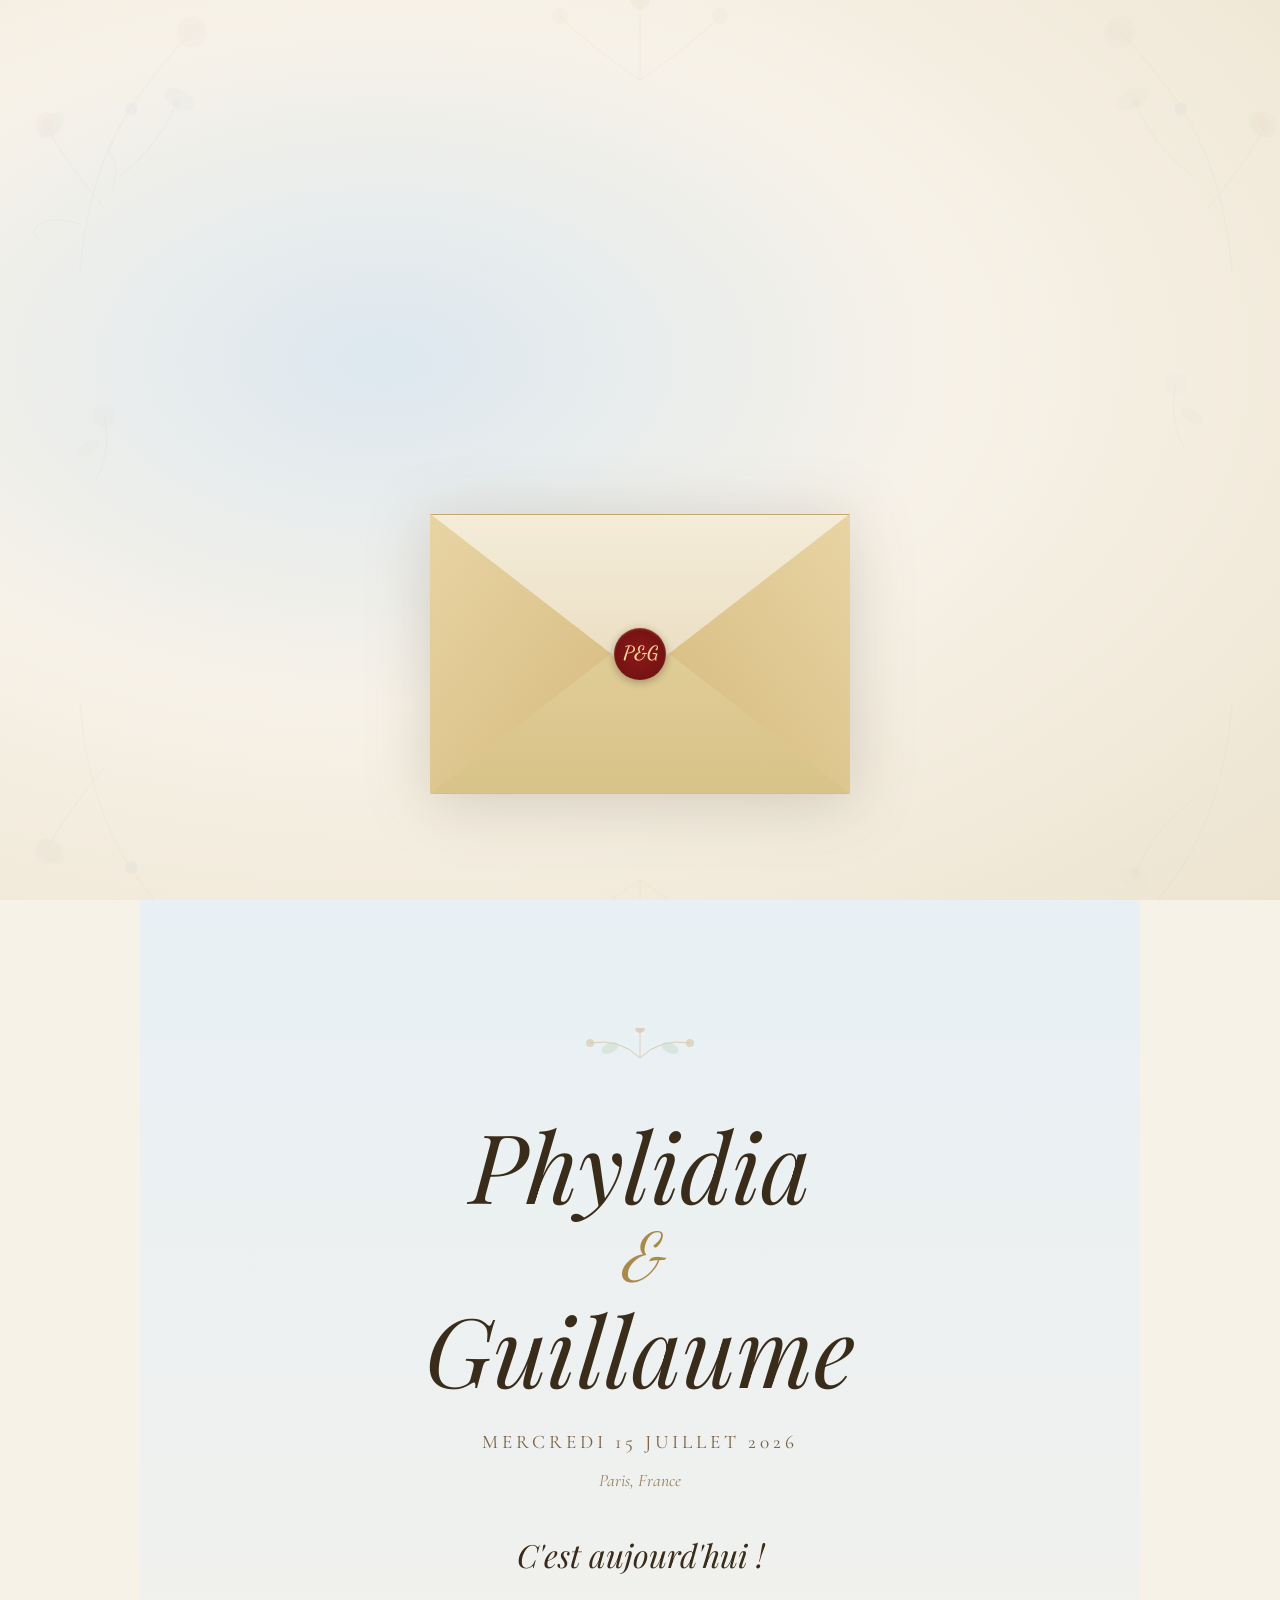
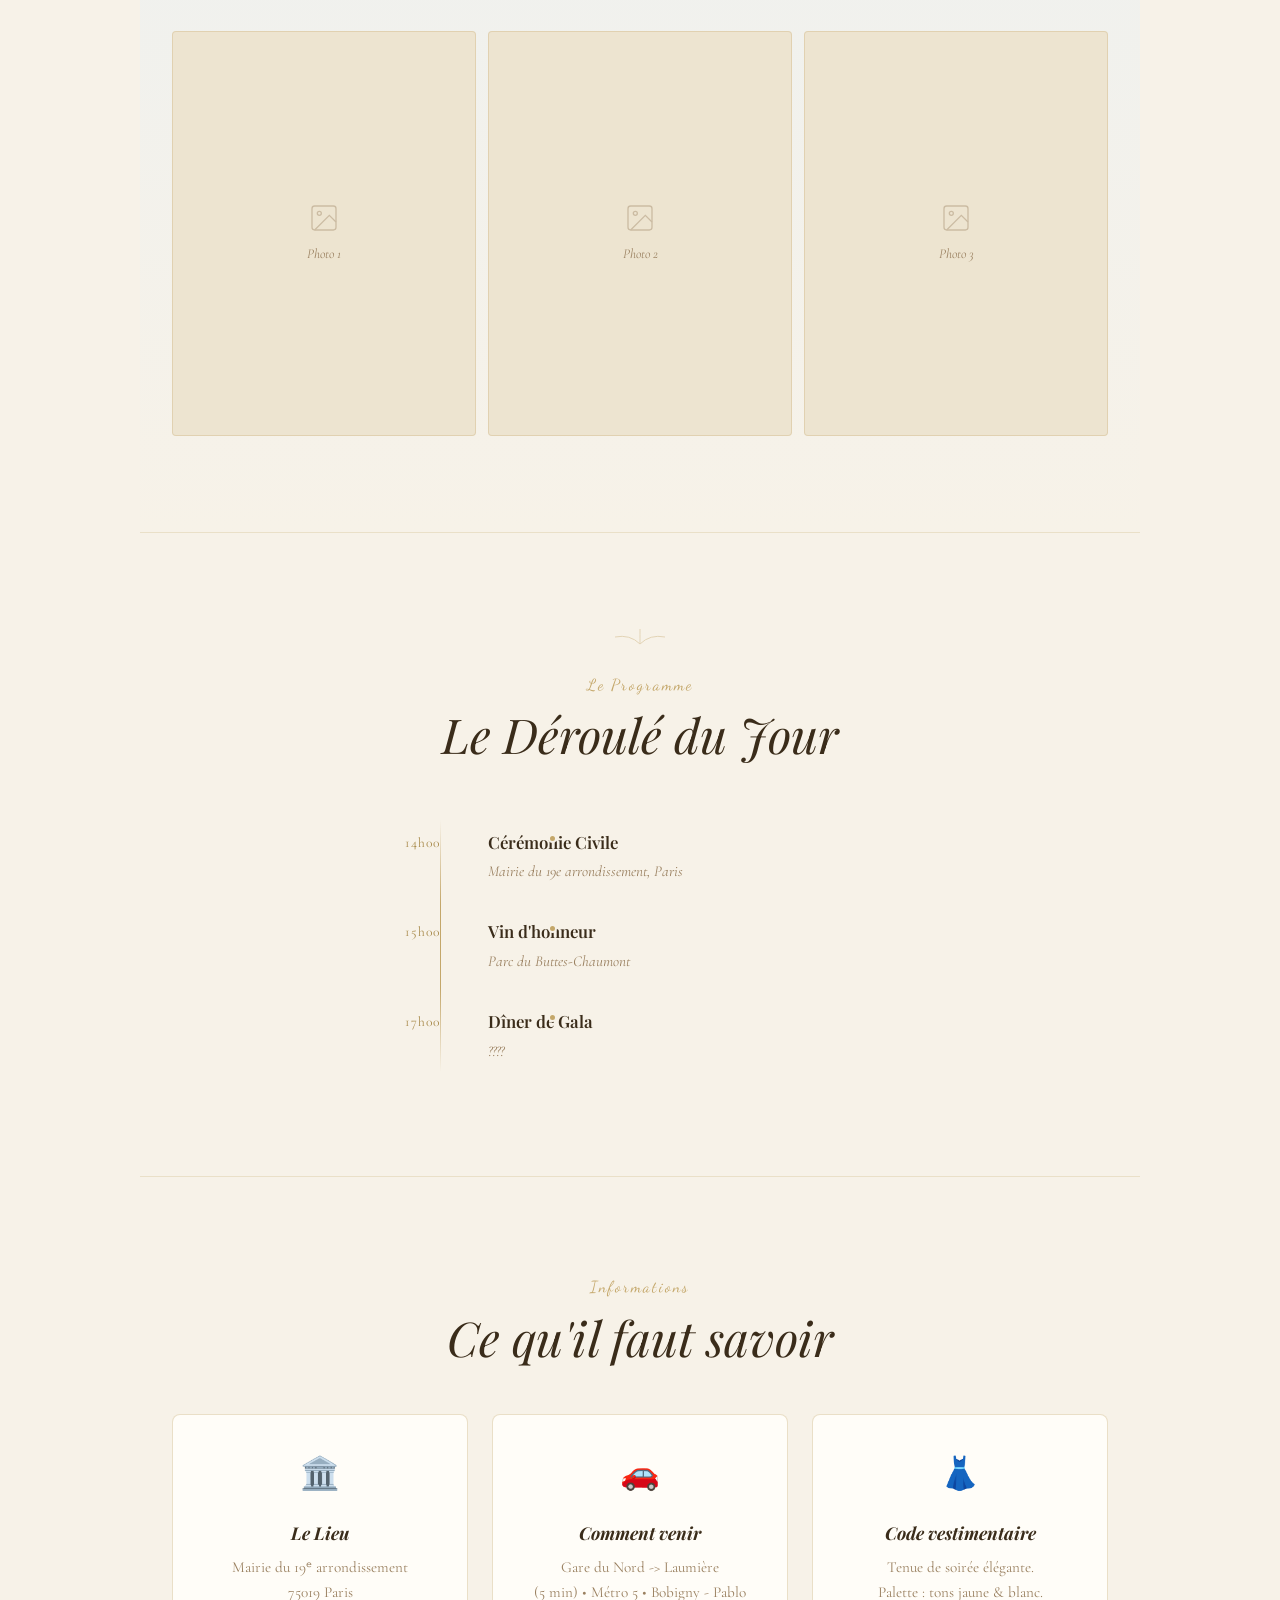
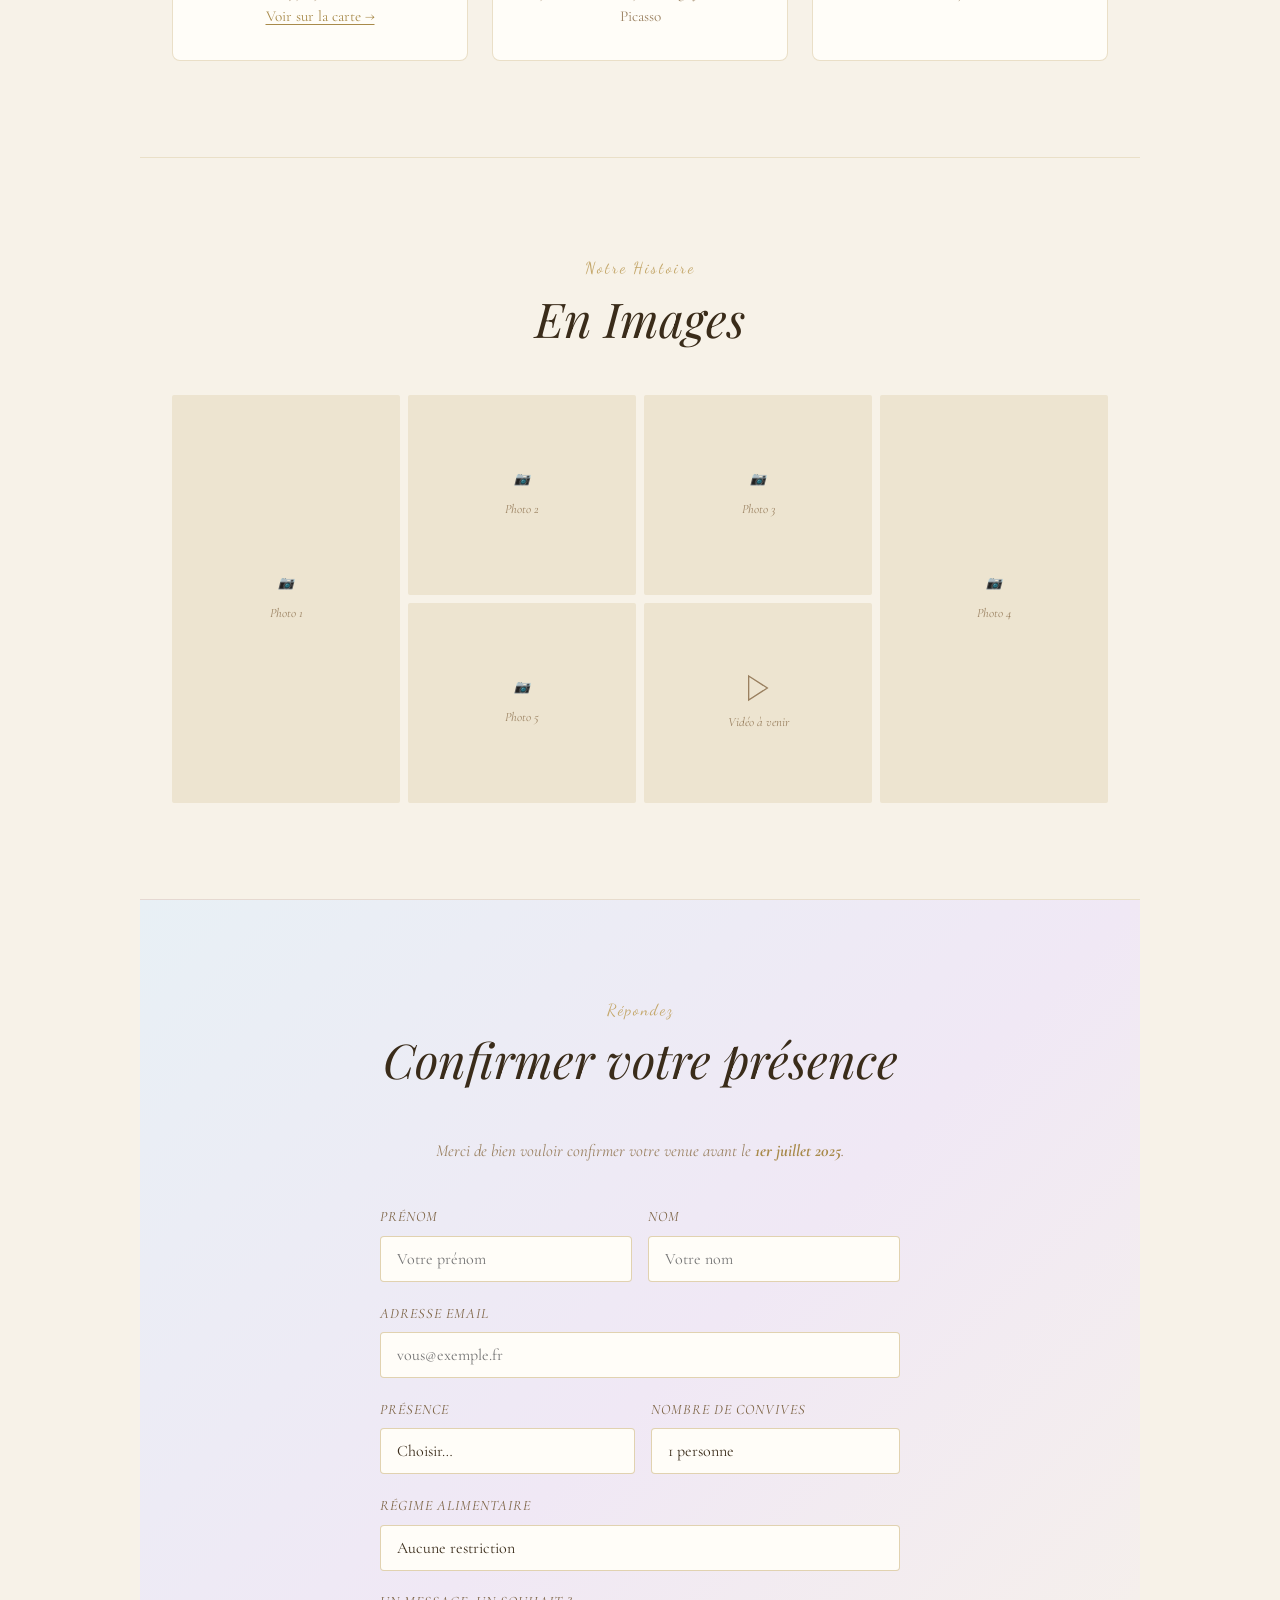
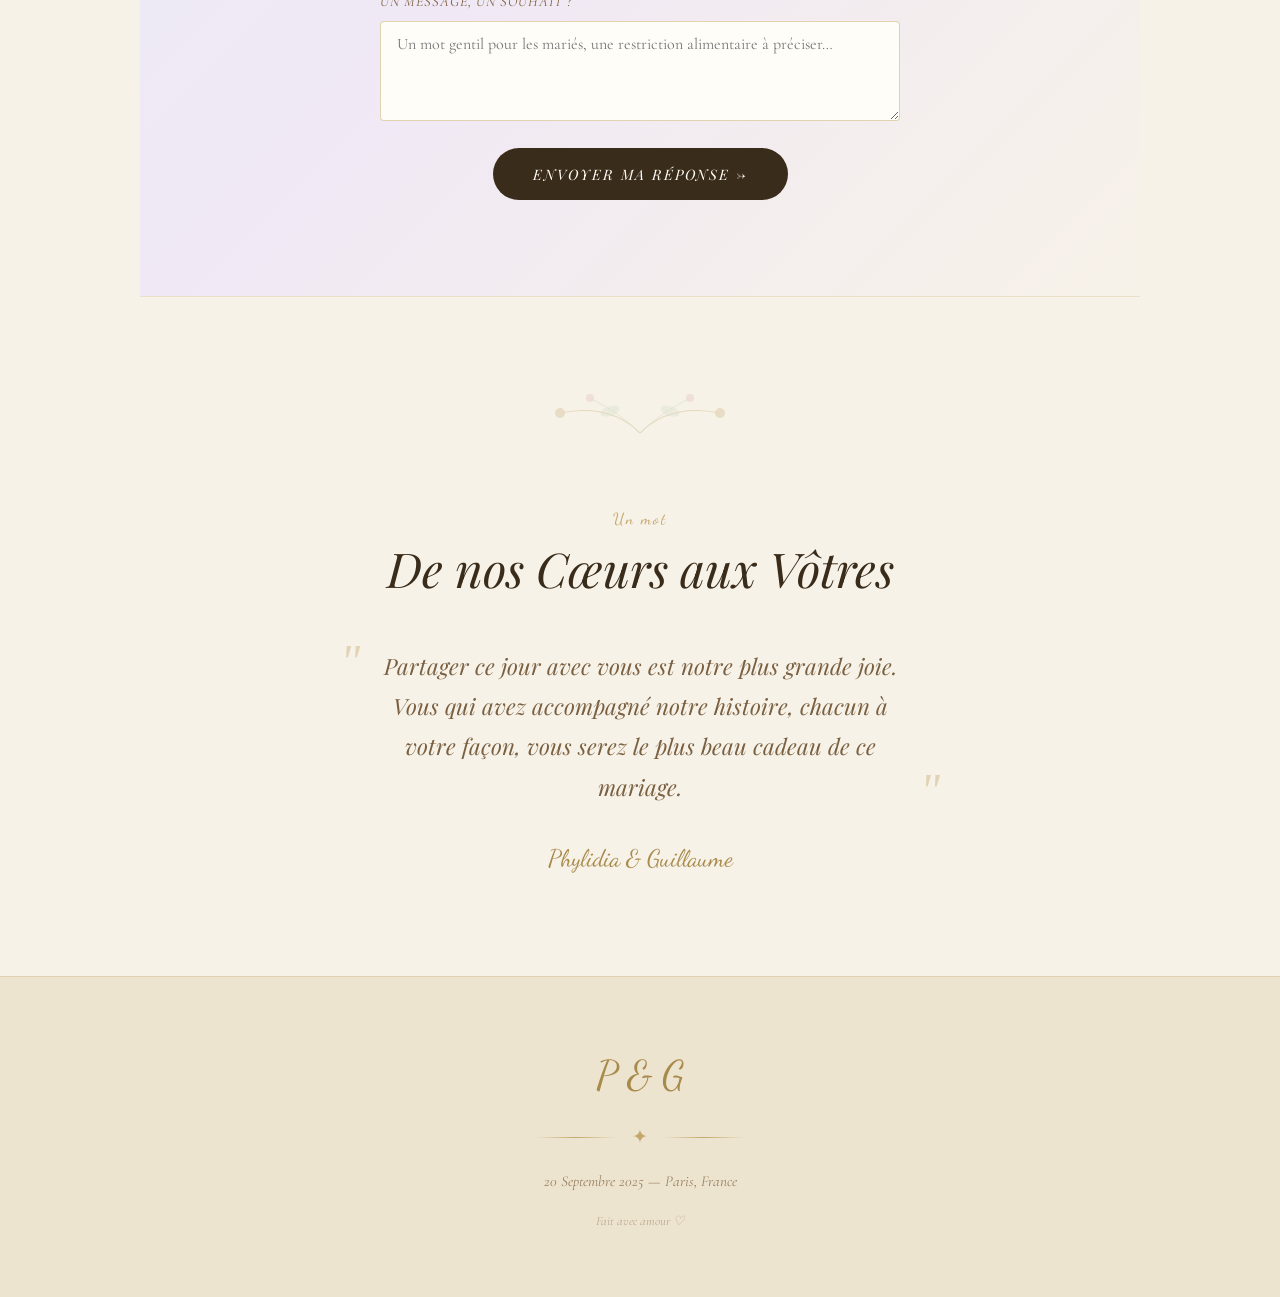
==== index.html @ 8f64e23c "Mise à jour" ====
<!doctype html>
<html lang="fr">
  <head>
    <meta charset="UTF-8" />
    <meta name="viewport" content="width=device-width, initial-scale=1.0" />
    <title>Phylidia & Guillaume — Notre Mariage 💍</title>

    <!-- Favicon -->
    <link
      rel="icon"
      type="image/png"
      href="https://raw.githubusercontent.com/THEMEZE/BibiUnion2/main/static/img/Bridgerton_logo_square.png"
    />

    <!-- Open Graph -->
    <meta property="og:title" content="Phylidia & Guillaume — Notre Mariage" />
    <meta
      property="og:description"
      content="Nous avons l'honneur de vous inviter à partager notre jour le plus précieux. 💍"
    />
    <meta
      property="og:image"
      content="https://raw.githubusercontent.com/THEMEZE/BibiUnion2/main/static/img/Bridgerton_logo_square.png"
    />
    <meta property="og:type" content="website" />
    <meta property="og:url" content="https://themeze.github.io/BibiUnion2/" />

    <!-- Twitter Card -->
    <meta name="twitter:card" content="summary_large_image" />
    <meta name="twitter:title" content="Phylidia & Guillaume — Notre Mariage" />
    <meta
      name="twitter:description"
      content="Nous avons l'honneur de vous inviter à partager notre jour le plus précieux. 💍"
    />
    <meta
      name="twitter:image"
      content="https://raw.githubusercontent.com/THEMEZE/BibiUnion2/main/static/img/Bridgerton_logo_square.png"
    />

    <!-- Fonts & styles -->
    <link rel="stylesheet" href="style.css" />
  </head>

  <body>
    <!-- ════════════════════════════════════════════════════
  PAGE 1 — ENVELOPPE
════════════════════════════════════════════════════ -->
    <section id="page-envelope" aria-label="Invitation — cliquez pour ouvrir">
      <!-- Ornement SVG en arrière-plan -->
      <!-- (flowers.svg est référencé via CSS background-image) -->

      <header class="envelope-header">
        <p class="pre-title">Vous êtes cordialement invités au mariage de</p>
        <h1>
          <em>Phylidia</em><br />
          &amp;<br />
          <em>Guillaume</em>
        </h1>
        <div class="ornament-divider">✦</div>
        <p
          style="
            font-family: var(--font-body);
            font-style: italic;
            color: var(--ink-muted);
            font-size: 1rem;
            letter-spacing: 2px;
          "
        >
          Cliquez sur l'enveloppe pour découvrir votre invitation
        </p>
      </header>

      <!-- ENVELOPPE -->
      <div class="envelope-wrapper">
        <div
          class="envelope"
          id="envelope"
          role="button"
          tabindex="0"
          aria-label="Ouvrir l'enveloppe pour lire votre invitation"
          onkeydown="
            if (event.key === 'Enter' || event.key === ' ') this.click();
          "
        >
          <!-- Corps -->
          <div class="env-body"></div>
          <!-- Triangles latéraux (ombre intérieure) -->
          <div class="env-side-left"></div>
          <div class="env-side-right"></div>
          <!-- Triangle du bas -->
          <div class="env-bottom"></div>
          <!-- Rabat supérieur -->
          <div class="env-flap"></div>
          <!-- Cachet de cire -->
          <div class="env-seal">P&amp;G</div>
        </div>

        <!-- LETTRE (sort de l'enveloppe) -->
        <article class="letter" id="letter" aria-live="polite">
          <div class="letter-header">
            <span class="letter-monogram">Phylidia &amp; Guillaume</span>
            <span class="letter-date">10/07/2026</span>
          </div>
          <!-- Texte tapé lettre par lettre -->
          <p
            class="letter-body"
            id="letter-body"
            aria-label="Texte de l'invitation"
          ></p>
          <!-- Signature -->
          <p class="letter-signature" id="letter-signature">
            Phylidia &amp; Guillaume ♡
          </p>
        </article>
      </div>
      <!-- /envelope-wrapper -->

      <!-- Hint de scroll après la lettre -->
      <div class="scroll-hint" id="scroll-hint">
        <p>Faites défiler pour découvrir</p>
        <button
          class="scroll-arrow"
          id="scroll-down-btn"
          aria-label="Faire défiler vers le bas"
        >
          ↓
        </button>
      </div>
    </section>

    <!-- ════════════════════════════════════════════════════
  PAGE 2 — CONTENU DU MARIAGE
════════════════════════════════════════════════════ -->
    <div id="page-content">
      <!-- ── ① HERO ──────────────────────────────────────── -->
      <section id="section-hero" class="w-section" aria-labelledby="hero-title">
        <!-- Ornement SVG floral (inline, couleur or) -->
        <svg
          aria-hidden="true"
          focusable="false"
          width="120"
          height="60"
          viewBox="0 0 120 60"
          style="display: block; margin: 0 auto 1.5rem; opacity: 0.5"
        >
          <path
            d="M60,30 Q40,10 10,15"
            stroke="#c4a76a"
            stroke-width="1"
            fill="none"
          />
          <path
            d="M60,30 Q80,10 110,15"
            stroke="#c4a76a"
            stroke-width="1"
            fill="none"
          />
          <path
            d="M60,30 Q60,5 60,0"
            stroke="#c4a76a"
            stroke-width="0.8"
            fill="none"
          />
          <circle cx="10" cy="15" r="4" fill="#c4a76a" opacity="0.7" />
          <circle cx="110" cy="15" r="4" fill="#c4a76a" opacity="0.7" />
          <circle cx="60" cy="0" r="5" fill="#c4a76a" opacity="0.8" />
          <ellipse
            cx="30"
            cy="20"
            rx="9"
            ry="5"
            fill="#a8c5a0"
            opacity="0.5"
            transform="rotate(-25,30,20)"
          />
          <ellipse
            cx="90"
            cy="20"
            rx="9"
            ry="5"
            fill="#a8c5a0"
            opacity="0.5"
            transform="rotate(25,90,20)"
          />
        </svg>

        <div class="reveal">
          <p class="names" id="hero-title">
            Phylidia<br />
            <span class="ampersand">&amp;</span>
            Guillaume
          </p>
        </div>

        <div class="reveal reveal-delay-2">
          <!-- 
        ✏️ PERSONNALISE : remplace par ta vraie date et lieu
      -->
          <p class="hero-date">Mercredi 15 Juillet 2026</p>
          <p class="hero-location">Paris, France</p>
        </div>

        <!-- COMPTE À REBOURS -->
        <!-- ✏️ PERSONNALISE : change data-date avec ta vraie date de mariage -->
        <div class="reveal reveal-delay-3" style="margin-top: 2rem">
          <div
            id="countdown"
            data-date="2026-07-15T14:00:00"
            style="
              display: flex;
              justify-content: center;
              gap: 2rem;
              flex-wrap: wrap;
              font-family: var(--font-display);
              color: var(--ink-light);
            "
          >
            <!-- Rempli par JS -->
          </div>
          <style>
            #countdown span {
              display: flex;
              flex-direction: column;
              align-items: center;
              gap: 0.25rem;
              font-size: 2rem;
              font-weight: 400;
              font-style: italic;
              color: var(--ink);
            }
            #countdown small {
              font-family: var(--font-body);
              font-style: normal;
              font-size: 0.7rem;
              letter-spacing: 2px;
              text-transform: uppercase;
              color: var(--ink-muted);
            }
          </style>
        </div>

        <!-- Photos principales (à remplacer par tes vraies images) -->
        <div class="reveal reveal-delay-4">
          <div class="media-strip" style="margin-top: 3rem">
            <!-- 
          ✏️ PERSONNALISE : remplace src par tes vraies photos
          Pour ajouter une vidéo : utilise <video> au lieu de <img>
          Exemple :
          <video src="assets/video.mp4" autoplay muted loop playsinline></video>
        -->

            <div class="media-item" data-src="assets/photo1.jpg">
              <img
                src="assets/photo1.jpg"
                alt="Phylidia et Guillaume"
                onerror="
                  this.parentElement.innerHTML =
                    '<div class=\'placeholder-label\'><svg viewBox=\'0 0 24 24\' fill=\'none\' stroke=\'currentColor\' stroke-width=\'1\'><rect x=\'3\' y=\'3\' width=\'18\' height=\'18\' rx=\'2\'/><circle cx=\'8.5\' cy=\'8.5\' r=\'1.5\'/><path d=\'m21 15-5-5L5 21\'/></svg><span>Photo 1</span></div>'
                "
              />
            </div>

            <div class="media-item" data-src="assets/photo2.jpg">
              <img
                src="assets/photo2.jpg"
                alt="Photo de couple"
                onerror="
                  this.parentElement.innerHTML =
                    '<div class=\'placeholder-label\'><svg viewBox=\'0 0 24 24\' fill=\'none\' stroke=\'currentColor\' stroke-width=\'1\'><rect x=\'3\' y=\'3\' width=\'18\' height=\'18\' rx=\'2\'/><circle cx=\'8.5\' cy=\'8.5\' r=\'1.5\'/><path d=\'m21 15-5-5L5 21\'/></svg><span>Photo 2</span></div>'
                "
              />
            </div>

            <div class="media-item" data-src="assets/photo3.jpg">
              <img
                src="assets/photo3.jpg"
                alt="Photo de couple"
                onerror="
                  this.parentElement.innerHTML =
                    '<div class=\'placeholder-label\'><svg viewBox=\'0 0 24 24\' fill=\'none\' stroke=\'currentColor\' stroke-width=\'1\'><rect x=\'3\' y=\'3\' width=\'18\' height=\'18\' rx=\'2\'/><circle cx=\'8.5\' cy=\'8.5\' r=\'1.5\'/><path d=\'m21 15-5-5L5 21\'/></svg><span>Photo 3</span></div>'
                "
              />
            </div>
          </div>
        </div>
      </section>

      <!-- ── ② PROGRAMME ─────────────────────────────────── -->
      <section
        id="section-programme"
        class="w-section"
        aria-labelledby="prog-title"
      >
        <!-- Ornement -->
        <svg
          aria-hidden="true"
          width="60"
          height="30"
          viewBox="0 0 60 30"
          style="display: block; margin: 0 auto 0.75rem; opacity: 0.4"
        >
          <path
            d="M30,15 Q20,5 5,8 M30,15 Q40,5 55,8 M30,15 Q30,3 30,0"
            stroke="#c4a76a"
            stroke-width="1"
            fill="none"
          />
        </svg>

        <span class="section-label reveal">Le Programme</span>
        <h2 class="section-title reveal" id="prog-title">Le Déroulé du Jour</h2>

        <div id="programme-timeline" class="timeline">
          <!-- 
        ✏️ PERSONNALISE : modifie les horaires, titres et descriptions
      -->

          <div class="timeline-item reveal reveal-delay-1">
            <div class="timeline-time">14h00</div>
            <div style="position: relative">
              <div class="timeline-dot"></div>
              <div class="timeline-content">
                <h3>Cérémonie Civile</h3>
                <p>Mairie du 19e arrondissement, Paris</p>
              </div>
            </div>
          </div>

          <div class="timeline-item reveal reveal-delay-2">
            <div class="timeline-time">15h00</div>
            <div style="position: relative">
              <div class="timeline-dot"></div>
              <div class="timeline-content">
                <h3>Vin d'honneur</h3>
                <p>Parc du Buttes-Chaumont</p>
              </div>
            </div>
          </div>

          <div class="timeline-item reveal reveal-delay-3">
            <div class="timeline-time">17h00</div>
            <div style="position: relative">
              <div class="timeline-dot"></div>
              <div class="timeline-content">
                <h3>Dîner de Gala</h3>
                <p>????</p>
              </div>
            </div>
          </div>

          <!-- <div class="timeline-item reveal reveal-delay-4">
        <div class="timeline-time">22h30</div>
        <div style="position:relative">
          <div class="timeline-dot"></div>
          <div class="timeline-content">
            <h3>Bal & Fête</h3>
            <p>Danse, célébration jusqu'à l'aube</p>
          </div>
        </div>
      </div> -->
        </div>
        <!-- /timeline -->
      </section>

      <!-- ── ③ INFOS PRATIQUES ────────────────────────────── -->
      <section
        id="section-details"
        class="w-section"
        aria-labelledby="details-title"
      >
        <span class="section-label reveal">Informations</span>
        <h2 class="section-title reveal" id="details-title">
          Ce qu'il faut savoir
        </h2>

        <div class="cards">
          <div class="detail-card reveal reveal-delay-1">
            <span class="card-icon">🏛️</span>
            <h3>Le Lieu</h3>
            <!-- ✏️ PERSONNALISE -->
            <p>
              Mairie du 19ᵉ arrondissement <br />
              75019 Paris<br />
              <a
                href="https://maps.google.com/?q=Mairie+du+19ᵉ+arrondissement+de+Paris"
                target="_blank"
                rel="noopener"
              >
                Voir sur la carte →
              </a>
            </p>
          </div>

          <div class="detail-card reveal reveal-delay-2">
            <span class="card-icon">🚗</span>
            <h3>Comment venir</h3>
            <!-- ✏️ PERSONNALISE -->
            <p>
              Gare du Nord -> Laumière <br />
              (5 min) • Métro 5 • Bobigny - Pablo Picasso
            </p>
          </div>

          <!-- <div class="detail-card reveal reveal-delay-3">
            <span class="card-icon">🏨</span> -->
          <!-- <h3>Hébergement</h3> -->
          <!-- ✏️ PERSONNALISE -->
          <!-- <p>
              Des chambres sont réservées à l'<br />
              Hôtel Aigle Noir ★★★★<br />
              <a href="https://www.hotelaigle.fr" target="_blank" rel="noopener"
                >Réserver →</a
              >
            </p>
          </div> -->

          <div class="detail-card reveal reveal-delay-4">
            <span class="card-icon">👗</span>
            <h3>Code vestimentaire</h3>
            <!-- ✏️ PERSONNALISE -->
            <p>
              Tenue de soirée élégante.<br />
              Palette : tons jaune &amp; blanc.<br />
              <!-- Le blanc est réservé à la mariée. -->
            </p>
          </div>
        </div>
        <!-- /cards -->
      </section>

      <!-- ── ④ GALERIE ────────────────────────────────────── -->
      <section
        id="section-gallery"
        class="w-section"
        aria-labelledby="gallery-title"
      >
        <span class="section-label reveal">Notre Histoire</span>
        <h2 class="section-title reveal" id="gallery-title">En Images</h2>

        <!--
      ✏️ PERSONNALISE : 
      • Remplace les src par tes vraies photos/vidéos
      • Ajoute data-src="chemin/vers/image.jpg" sur .gallery-item pour le lightbox
      • Pour une vidéo : <video src="..." autoplay muted loop playsinline></video>
      • Organise tes fichiers dans assets/ sur GitHub
    -->
        <div class="gallery-grid reveal">
          <div class="gallery-item" data-src="assets/gallery1.jpg">
            <img
              src="assets/gallery1.jpg"
              alt="Notre rencontre"
              onerror="
                this.parentElement.innerHTML =
                  '<div class=\'gallery-placeholder\'>📷<span>Photo 1</span></div>'
              "
            />
          </div>

          <div class="gallery-item" data-src="assets/gallery2.jpg">
            <img
              src="assets/gallery2.jpg"
              alt="Notre voyage"
              onerror="
                this.parentElement.innerHTML =
                  '<div class=\'gallery-placeholder\'>📷<span>Photo 2</span></div>'
              "
            />
          </div>

          <div class="gallery-item" data-src="assets/gallery3.jpg">
            <img
              src="assets/gallery3.jpg"
              alt="Notre vie ensemble"
              onerror="
                this.parentElement.innerHTML =
                  '<div class=\'gallery-placeholder\'>📷<span>Photo 3</span></div>'
              "
            />
          </div>

          <div class="gallery-item" data-src="assets/gallery4.jpg">
            <img
              src="assets/gallery4.jpg"
              alt="Nos fiançailles"
              onerror="
                this.parentElement.innerHTML =
                  '<div class=\'gallery-placeholder\'>📷<span>Photo 4</span></div>'
              "
            />
          </div>

          <div class="gallery-item" data-src="assets/gallery5.jpg">
            <img
              src="assets/gallery5.jpg"
              alt="Notre bonheur"
              onerror="
                this.parentElement.innerHTML =
                  '<div class=\'gallery-placeholder\'>📷<span>Photo 5</span></div>'
              "
            />
          </div>

          <div class="gallery-item">
            <!-- Exemple avec vidéo : décommente et adapte -->
            <!--
        <video src="assets/video-couple.mp4" autoplay muted loop playsinline></video>
        -->
            <div class="gallery-placeholder">
              <svg
                viewBox="0 0 24 24"
                width="32"
                height="32"
                fill="none"
                stroke="currentColor"
                stroke-width="1"
              >
                <polygon points="5 3 19 12 5 21 5 3" />
              </svg>
              <span>Vidéo à venir</span>
            </div>
          </div>
        </div>
        <!-- /gallery-grid -->
      </section>

      <!-- ── ⑤ RSVP ───────────────────────────────────────── -->
      <section id="section-rsvp" class="w-section" aria-labelledby="rsvp-title">
        <span class="section-label reveal">Répondez</span>
        <h2 class="section-title reveal" id="rsvp-title">
          Confirmer votre présence
        </h2>

        <p
          class="reveal"
          style="
            text-align: center;
            font-style: italic;
            color: var(--ink-muted);
            margin-bottom: 2.5rem;
            font-size: 1.05rem;
            max-width: 480px;
            margin-left: auto;
            margin-right: auto;
          "
        >
          Merci de bien vouloir confirmer votre venue avant le
          <!-- ✏️ PERSONNALISE -->
          <strong style="color: var(--gold-dark)">1er juillet 2025</strong>.
        </p>

        <!--
      ✏️ PERSONNALISE : 
      Pour recevoir les RSVP par email, utilise Formspree :
      1. Crée un compte sur formspree.io
      2. Crée un nouveau formulaire
      3. Remplace action="" par action="https://formspree.io/f/TON_ID"
      4. Ajoute method="POST"
    -->
        <form class="rsvp-form reveal" id="rsvp-form" novalidate>
          <div class="form-row">
            <div class="form-group">
              <label for="rsvp-prenom">Prénom</label>
              <input
                type="text"
                id="rsvp-prenom"
                name="prenom"
                required
                placeholder="Votre prénom"
              />
            </div>
            <div class="form-group">
              <label for="rsvp-nom">Nom</label>
              <input
                type="text"
                id="rsvp-nom"
                name="nom"
                required
                placeholder="Votre nom"
              />
            </div>
          </div>

          <div class="form-group">
            <label for="rsvp-email">Adresse email</label>
            <input
              type="email"
              id="rsvp-email"
              name="email"
              required
              placeholder="vous@exemple.fr"
            />
          </div>

          <div class="form-row">
            <div class="form-group">
              <label for="rsvp-presence">Présence</label>
              <select id="rsvp-presence" name="presence" required>
                <option value="" disabled selected>Choisir…</option>
                <option value="oui">Oui, avec grand plaisir ! ♡</option>
                <option value="non">Je serai malheureusement absent(e)</option>
              </select>
            </div>
            <div class="form-group">
              <label for="rsvp-convives">Nombre de convives</label>
              <select id="rsvp-convives" name="convives">
                <option value="1">1 personne</option>
                <option value="2">2 personnes</option>
                <option value="3">3 personnes</option>
                <option value="4">4 personnes</option>
              </select>
            </div>
          </div>

          <div class="form-group">
            <label for="rsvp-regime">Régime alimentaire</label>
            <select id="rsvp-regime" name="regime">
              <option value="aucun">Aucune restriction</option>
              <option value="vegetarien">Végétarien</option>
              <option value="vegan">Vegan</option>
              <option value="sans-gluten">Sans gluten</option>
              <option value="halal">Halal</option>
              <option value="autre">Autre (préciser ci-dessous)</option>
            </select>
          </div>

          <div class="form-group">
            <label for="rsvp-message">Un message, un souhait ?</label>
            <textarea
              id="rsvp-message"
              name="message"
              placeholder="Un mot gentil pour les mariés, une restriction alimentaire à préciser…"
            ></textarea>
          </div>

          <button type="submit" class="btn-primary">
            Envoyer ma réponse →
          </button>
        </form>
        <!-- /rsvp-form -->

        <!-- Message de confirmation -->
        <div class="rsvp-success" id="rsvp-success" aria-live="polite">
          Merci infiniment ! Votre réponse a bien été reçue. ♡<br />
          <span
            style="
              font-size: 0.9rem;
              color: var(--ink-muted);
              font-family: var(--font-body);
              font-style: italic;
            "
          >
            Nous avons hâte de vous accueillir en ce jour si précieux.
          </span>
        </div>
      </section>

      <!-- ── ⑥ MOT DES MARIÉS ─────────────────────────────── -->
      <section
        id="section-mot"
        class="w-section"
        aria-labelledby="mot-title"
        style="text-align: center"
      >
        <!-- Ornement SVG bas de page -->
        <svg
          aria-hidden="true"
          width="200"
          height="80"
          viewBox="0 0 200 80"
          style="display: block; margin: 0 auto 2rem; opacity: 0.35"
        >
          <path
            d="M100,40 Q70,10 20,20 M100,40 Q130,10 180,20"
            stroke="#c4a76a"
            stroke-width="1.2"
            fill="none"
          />
          <path
            d="M100,40 Q80,20 50,5 M100,40 Q120,20 150,5"
            stroke="#a8c5a0"
            stroke-width="0.8"
            fill="none"
          />
          <circle cx="20" cy="20" r="5" fill="#c4a76a" opacity="0.8" />
          <circle cx="180" cy="20" r="5" fill="#c4a76a" opacity="0.8" />
          <circle cx="50" cy="5" r="4" fill="#d4a5b0" opacity="0.7" />
          <circle cx="150" cy="5" r="4" fill="#d4a5b0" opacity="0.7" />
          <ellipse
            cx="70"
            cy="18"
            rx="10"
            ry="5"
            fill="#a8c5a0"
            opacity="0.4"
            transform="rotate(-20,70,18)"
          />
          <ellipse
            cx="130"
            cy="18"
            rx="10"
            ry="5"
            fill="#a8c5a0"
            opacity="0.4"
            transform="rotate(20,130,18)"
          />
        </svg>

        <span class="section-label reveal">Un mot</span>
        <h2 class="section-title reveal" id="mot-title">
          De nos Cœurs aux Vôtres
        </h2>

        <blockquote
          class="reveal"
          style="
            max-width: 600px;
            margin: 0 auto;
            font-family: var(--font-display);
            font-size: clamp(1.1rem, 2.5vw, 1.4rem);
            font-style: italic;
            color: var(--ink-light);
            line-height: 1.8;
            position: relative;
            padding: 0 2rem;
          "
        >
          <span
            style="
              position: absolute;
              left: 0;
              top: -0.5rem;
              font-size: 3rem;
              color: var(--gold);
              opacity: 0.4;
              line-height: 1;
              font-family: Georgia, serif;
            "
            >"</span
          >
          <!-- ✏️ PERSONNALISE : votre citation ou mot personnel -->
          Partager ce jour avec vous est notre plus grande joie. Vous qui avez
          accompagné notre histoire, chacun à votre façon, vous serez le plus
          beau cadeau de ce mariage.
          <span
            style="
              position: absolute;
              right: 0;
              bottom: -0.5rem;
              font-size: 3rem;
              color: var(--gold);
              opacity: 0.4;
              line-height: 1;
              font-family: Georgia, serif;
            "
            >"</span
          >
        </blockquote>

        <p
          class="reveal reveal-delay-2"
          style="
            margin-top: 2rem;
            font-family: var(--font-script);
            font-size: 1.5rem;
            color: var(--gold-dark);
          "
        >
          Phylidia &amp; Guillaume
        </p>
      </section>
    </div>
    <!-- /page-content -->

    <!-- ════════════════════════════════════════════════════
  FOOTER
════════════════════════════════════════════════════ -->
    <footer id="page-footer">
      <span class="footer-monogram">P &amp; G</span>

      <div
        class="ornament-divider"
        style="justify-content: center; max-width: 300px; margin: 0 auto 1rem"
      >
        ✦
      </div>

      <!-- ✏️ PERSONNALISE -->
      <p>20 Septembre 2025 — Paris, France</p>

      <p
        style="
          margin-top: 1rem;
          font-size: 0.8rem;
          color: var(--ink-muted);
          opacity: 0.6;
        "
      >
        Fait avec amour ♡
      </p>
    </footer>

    <!-- Script principal -->
    <script src="main.js"></script>
  </body>
</html>
---- style.css ----
@import url('https://fonts.googleapis.com/css2?family=Playfair+Display:ital,wght@0,400;0,600;0,700;1,400;1,600&family=Cormorant+Garamond:ital,wght@0,300;0,400;0,500;1,300;1,400;1,500&family=Dancing+Script:wght@400;500;600;700&display=swap');

/* ── RESET & BASE ─────────────────────────────────────── */
*,*::before,*::after{box-sizing:border-box;margin:0;padding:0}
html{scroll-behavior:smooth;font-size:16px}
body{
  font-family:'Cormorant Garamond',serif;
  background-color:#f7f2e8;
  color:#3a2c1a;
  overflow-x:hidden;
  line-height:1.7;
}

/* ── CSS VARIABLES ────────────────────────────────────── */
:root{
  --cream:#f7f2e8;
  --cream-dark:#ede4d0;
  --parchment:#f0e8d0;
  --gold:#c4a76a;
  --gold-dark:#a88a4a;
  --gold-light:#e8d5a0;
  --blue-sage:#8ba5c9;
  --green-sage:#a8c5a0;
  --rose:#d4a5b0;
  --ink:#3a2c1a;
  --ink-light:#7a6040;
  --ink-muted:#9a8060;
  --white-warm:#fffdf8;
  --font-display:'Playfair Display',serif;
  --font-body:'Cormorant Garamond',serif;
  --font-script:'Dancing Script',cursive;
  --transition:0.6s cubic-bezier(0.25,0.46,0.45,0.94);
}

/* ── UTILITIES ────────────────────────────────────────── */
.sr-only{position:absolute;width:1px;height:1px;overflow:hidden;clip:rect(0,0,0,0);white-space:nowrap}

/* ══════════════════════════════════════════════════════
   PAGE 1 — ENVELOPE HERO
══════════════════════════════════════════════════════ */
#page-envelope{
  min-height:100vh;
  display:flex;
  flex-direction:column;
  align-items:center;
  justify-content:center;
  background:radial-gradient(ellipse at 30% 40%, #dde8f0 0%, #f7f2e8 45%, #ede4d0 100%);
  position:relative;
  overflow:hidden;
  padding:2rem;
}

/* Floral SVG background ornaments */
#page-envelope::before{
  content:'';
  position:absolute;
  inset:0;
  background-image:url("flowers.svg");
  background-size:cover;
  opacity:0.12;
  pointer-events:none;
}

/* Top monogram / date */
.envelope-header{
  text-align:center;
  margin-bottom:3rem;
  opacity:0;
  transform:translateY(-20px);
  animation:fadeSlideDown 1s var(--transition) 0.3s forwards;
}
.envelope-header .pre-title{
  font-family:var(--font-script);
  font-size:1.1rem;
  color:var(--ink-muted);
  letter-spacing:2px;
  margin-bottom:0.5rem;
}
.envelope-header h1{
  font-family:var(--font-display);
  font-size:clamp(2.5rem,6vw,4.5rem);
  font-weight:400;
  font-style:italic;
  color:var(--ink);
  line-height:1.1;
}
.envelope-header h1 em{
  font-style:normal;
  color:var(--gold-dark);
}

/* Divider ornament */
.ornament-divider{
  display:flex;
  align-items:center;
  gap:1rem;
  color:var(--gold);
  font-size:1.2rem;
  margin:0.75rem 0;
  justify-content:center;
}
.ornament-divider::before,
.ornament-divider::after{
  content:'';
  flex:1;
  max-width:80px;
  height:1px;
  background:linear-gradient(90deg,transparent,var(--gold),transparent);
}

/* ── ENVELOPE ─────────────────────────────────────────── */
.envelope-wrapper{
  position:relative;
  display:flex;
  flex-direction:column;
  align-items:center;
  perspective:1200px;
}

.envelope{
  width:min(420px, 90vw);
  height:min(280px, 60vw);
  position:relative;
  cursor:pointer;
  transition:transform 0.3s ease, box-shadow 0.3s ease;
  filter:drop-shadow(0 8px 32px rgba(60,40,10,0.18));
}
.envelope:hover:not(.is-open){
  transform:scale(1.02) translateY(-4px);
  filter:drop-shadow(0 16px 48px rgba(60,40,10,0.22));
}
.envelope.is-open{
  cursor:default;
}

/* Envelope body */
.env-body{
  position:absolute;
  inset:0;
  background:linear-gradient(160deg,#f0e4c4,#e8d8b0);
  border-radius:4px;
  border:1.5px solid var(--gold);
}

/* Left / right triangles (inside flaps) */
.env-side-left,
.env-side-right{
  position:absolute;
  bottom:0;
  width:50%;
  height:100%;
  background:linear-gradient(to bottom right,#e8d4a4,#d4b87a);
  clip-path:polygon(0 100%,100% 50%,0 0);
  z-index:1;
}
.env-side-right{
  right:0;
  clip-path:polygon(100% 100%,0 50%,100% 0);
  background:linear-gradient(to bottom left,#e8d4a4,#d4b87a);
}

/* Bottom triangle */
.env-bottom{
  position:absolute;
  bottom:0;
  left:0;
  width:100%;
  height:100%;
  background:linear-gradient(to top,#d8c488,#e8d4a4);
  clip-path:polygon(0 100%,50% 42%,100% 100%);
  z-index:2;
}

/* Top flap */
.env-flap{
  position:absolute;
  top:0;
  left:0;
  width:100%;
  height:100%;
  background:linear-gradient(to bottom,#f0e4c8,#e0ceac);
  clip-path:polygon(0 0,50% 58%,100% 0);
  transform-origin:top center;
  transform-style:preserve-3d;
  transition:transform 0.7s cubic-bezier(0.4,0,0.2,1);
  z-index:4;
  border-top:1.5px solid var(--gold);
  border-left:1.5px solid var(--gold);
  border-right:1.5px solid var(--gold);
}
.env-flap::after{
  content:'';
  position:absolute;
  inset:0;
  background:inherit;
  clip-path:polygon(0 0,50% 58%,100% 0);
  background:linear-gradient(to bottom,rgba(255,255,255,0.3),transparent);
}

/* Wax seal */
.env-seal{
  position:absolute;
  top:50%;
  left:50%;
  transform:translate(-50%, -50%);
  width:52px;
  height:52px;
  background:radial-gradient(circle,#8b1a1a,#6b0f0f);
  border-radius:50%;
  z-index:5;
  display:flex;
  align-items:center;
  justify-content:center;
  font-family:var(--font-script);
  font-size:1.2rem;
  color:#f5d5a0;
  font-weight:700;
  box-shadow:0 2px 8px rgba(0,0,0,0.3),inset 0 1px 2px rgba(255,200,120,0.3);
  transition:transform 0.4s ease, opacity 0.4s ease;
}
.envelope.is-open .env-seal{
  transform:translate(-50%,-50%) scale(0);
  opacity:0;
}

/* Envelope opens: flap rotates back */
.envelope.is-open .env-flap{
  transform:rotateX(-175deg);
}

/* ── LETTER ───────────────────────────────────────────── */
.letter{
  position:absolute;
  bottom:100px;
  left:50%;
  transform:translateX(-50%) translateY(0);
  width:min(380px, 86vw);
  background:var(--white-warm);
  border:1px solid #e0d4b8;
  border-radius:2px;
  padding:2.5rem 2.5rem 2rem;
  min-height: 100px;
  z-index:3;
  box-shadow:0 -4px 24px rgba(60,40,10,0.12);
  transition:transform 0.8s cubic-bezier(0.34,1.56,0.64,1) 0.2s,
             opacity 0.6s ease 0.2s;
  opacity:0;
  pointer-events:none;
}
.letter.is-visible{
  transform:translateX(-50%) translateY(-110%);
  opacity:1;
  pointer-events:auto;
}

/* Letter paper lines texture */
.letter::before{
  content:'';
  position:absolute;
  inset:0;
  background:repeating-linear-gradient(transparent,transparent 27px,#e8dcc8 28px);
  opacity:0.25;
  pointer-events:none;
}

.letter-header{
  text-align:center;
  margin-bottom:1.5rem;
}
.letter-monogram{
  font-family:var(--font-script);
  font-size:2rem;
  color:var(--gold-dark);
  display:block;
  margin-bottom:0.25rem;
}
.letter-date{
  font-family:var(--font-body);
  font-style:italic;
  font-size:0.85rem;
  color:var(--ink-muted);
  letter-spacing:1px;
}

.letter-body{
  font-family:var(--font-script);
  font-size:1.05rem;
  line-height:1.9;
  color:var(--ink);
}
/* The typewriter cursor */
.letter-body::after{
  content:'|';
  color:var(--gold-dark);
  animation:blink 0.8s step-end infinite;
}
.letter-body.typing-done::after{
  display:none;
}

.letter-signature{
  margin-top:1.5rem;
  text-align:right;
  font-family:var(--font-script);
  font-size:1.2rem;
  color:var(--ink-light);
  opacity:0;
  transition:opacity 0.8s ease;
}
.letter-signature.visible{opacity:1}

/* Hint to scroll */
.scroll-hint{
  margin-top:2rem;
  text-align:center;
  opacity:0;
  animation:fadeSlideDown 1s ease 0.5s forwards;
  display:none;
}
.scroll-hint.visible{display:block}
.scroll-hint p{
  font-family:var(--font-body);
  font-style:italic;
  font-size:0.95rem;
  color:var(--ink-muted);
  margin-bottom:0.75rem;
}
.scroll-arrow{
  display:inline-block;
  width:36px;
  height:36px;
  border:1px solid var(--gold);
  border-radius:50%;
  line-height:34px;
  color:var(--gold-dark);
  font-size:1.1rem;
  animation:bounce 1.4s ease infinite;
}

/* ══════════════════════════════════════════════════════
   PAGE 2 — WEDDING CONTENT
══════════════════════════════════════════════════════ */
#page-content{
  background:var(--cream);
  min-height:100vh;
}

/* ── SECTION BASE ─────────────────────────────────────── */
.w-section{
  padding:6rem 2rem;
  max-width:1000px;
  margin:0 auto;
  position:relative;
}
.w-section + .w-section{
  border-top:1px solid rgba(196,167,106,0.25);
}
.section-label{
  font-family:var(--font-script);
  font-size:1rem;
  color:var(--gold);
  display:block;
  text-align:center;
  margin-bottom:0.5rem;
  letter-spacing:2px;
}
.section-title{
  font-family:var(--font-display);
  font-size:clamp(1.8rem,4vw,3rem);
  font-weight:400;
  font-style:italic;
  text-align:center;
  color:var(--ink);
  line-height:1.2;
  margin-bottom:3rem;
}

/* ── HERO SECTION (first after letter) ───────────────── */
#section-hero{
  text-align:center;
  padding-top:8rem;
  padding-bottom:6rem;
  background:linear-gradient(to bottom, #e8f0f5, var(--cream));
}
#section-hero .names{
  font-family:var(--font-display);
  font-size:clamp(3rem,8vw,6rem);
  font-weight:400;
  font-style:italic;
  color:var(--ink);
  line-height:1.1;
}
#section-hero .ampersand{
  font-family:var(--font-script);
  font-size:clamp(2rem,5vw,4rem);
  color:var(--gold-dark);
  display:block;
  margin:0.25rem 0;
}
#section-hero .hero-date{
  font-family:var(--font-body);
  font-size:1.2rem;
  letter-spacing:4px;
  text-transform:uppercase;
  color:var(--ink-light);
  margin-top:1.5rem;
}
#section-hero .hero-location{
  font-family:var(--font-body);
  font-style:italic;
  font-size:1.1rem;
  color:var(--ink-muted);
  margin-top:0.5rem;
}

/* Media strip (photos placeholder) */
.media-strip{
  display:grid;
  grid-template-columns:repeat(3,1fr);
  gap:0.75rem;
  margin-top:3rem;
}
.media-item{
  aspect-ratio:3/4;
  background:var(--cream-dark);
  border:1px solid rgba(196,167,106,0.3);
  border-radius:4px;
  overflow:hidden;
  position:relative;
}
.media-item img,
.media-item video{
  width:100%;
  height:100%;
  object-fit:cover;
  display:block;
}
.media-item .placeholder-label{
  position:absolute;
  inset:0;
  display:flex;
  flex-direction:column;
  align-items:center;
  justify-content:center;
  color:var(--ink-muted);
  font-style:italic;
  font-size:0.85rem;
  gap:0.5rem;
}
.media-item .placeholder-label svg{
  opacity:0.4;
  width:32px;height:32px;
}

/* ── PROGRAMME ────────────────────────────────────────── */
#section-programme .timeline{
  display:flex;
  flex-direction:column;
  gap:0;
  position:relative;
  max-width:560px;
  margin:0 auto;
}
#section-programme .timeline::before{
  content:'';
  position:absolute;
  left:80px;
  top:8px;
  bottom:8px;
  width:1px;
  background:linear-gradient(to bottom, transparent, var(--gold), var(--gold), transparent);
}
.timeline-item{
  display:grid;
  grid-template-columns:80px 1fr;
  gap:0 2rem;
  padding:1rem 0;
  align-items:start;
}
.timeline-time{
  text-align:right;
  font-family:var(--font-body);
  font-size:0.85rem;
  color:var(--gold-dark);
  letter-spacing:1px;
  padding-top:0.2rem;
}
.timeline-dot{
  position:absolute;
  left:76px;
  width:9px;
  height:9px;
  border-radius:50%;
  background:var(--gold);
  border:2px solid var(--cream);
  margin-top:0.4rem;
}
.timeline-content{
  padding-left:1rem;
}
.timeline-content h3{
  font-family:var(--font-display);
  font-size:1.05rem;
  font-weight:600;
  color:var(--ink);
  margin-bottom:0.2rem;
}
.timeline-content p{
  font-size:0.95rem;
  color:var(--ink-muted);
  font-style:italic;
}

/* ── DETAILS CARDS ────────────────────────────────────── */
#section-details .cards{
  display:grid;
  grid-template-columns:repeat(auto-fit,minmax(220px,1fr));
  gap:1.5rem;
  margin-top:1rem;
}
.detail-card{
  background:var(--white-warm);
  border:1px solid rgba(196,167,106,0.35);
  border-radius:8px;
  padding:2rem 1.5rem;
  text-align:center;
  transition:transform 0.3s ease, box-shadow 0.3s ease;
}
.detail-card:hover{
  transform:translateY(-4px);
  box-shadow:0 8px 32px rgba(60,40,10,0.1);
}
.detail-card .card-icon{
  font-size:2rem;
  display:block;
  margin-bottom:1rem;
}
.detail-card h3{
  font-family:var(--font-display);
  font-size:1.1rem;
  font-style:italic;
  color:var(--ink);
  margin-bottom:0.5rem;
}
.detail-card p{
  font-size:0.95rem;
  color:var(--ink-muted);
  line-height:1.6;
}
.detail-card a{
  color:var(--gold-dark);
  text-decoration:underline;
  text-underline-offset:3px;
}

/* ── RSVP FORM ────────────────────────────────────────── */
#section-rsvp{
  background:linear-gradient(135deg,#e8f0f5,#f0e8f5,var(--cream));
}
.rsvp-form{
  max-width:520px;
  margin:0 auto;
  display:flex;
  flex-direction:column;
  gap:1.2rem;
}
.form-group{
  display:flex;
  flex-direction:column;
  gap:0.4rem;
}
.form-group label{
  font-family:var(--font-body);
  font-size:0.9rem;
  color:var(--ink-light);
  letter-spacing:1px;
  text-transform:uppercase;
  font-style:italic;
}
.form-group input,
.form-group select,
.form-group textarea{
  font-family:var(--font-body);
  font-size:1rem;
  color:var(--ink);
  background:var(--white-warm);
  border:1px solid rgba(196,167,106,0.5);
  border-radius:4px;
  padding:0.75rem 1rem;
  outline:none;
  transition:border-color 0.25s;
  appearance:none;
}
.form-group input:focus,
.form-group select:focus,
.form-group textarea:focus{
  border-color:var(--gold-dark);
}
.form-group textarea{
  min-height:100px;
  resize:vertical;
}
.form-row{
  display:grid;
  grid-template-columns:1fr 1fr;
  gap:1rem;
}
.btn-primary{
  font-family:var(--font-display);
  font-size:0.9rem;
  font-style:italic;
  letter-spacing:2px;
  text-transform:uppercase;
  color:var(--white-warm);
  background:var(--ink);
  border:none;
  border-radius:30px;
  padding:1rem 2.5rem;
  cursor:pointer;
  transition:background 0.3s ease, transform 0.2s ease;
  align-self:center;
  margin-top:0.5rem;
}
.btn-primary:hover{
  background:var(--gold-dark);
  transform:scale(1.02);
}
.rsvp-success{
  text-align:center;
  font-family:var(--font-script);
  font-size:1.4rem;
  color:var(--gold-dark);
  display:none;
  padding:2rem;
}

/* ── GALLERY ──────────────────────────────────────────── */
#section-gallery .gallery-grid{
  display:grid;
  grid-template-columns:repeat(auto-fill,minmax(200px,1fr));
  grid-auto-rows:200px;
  gap:0.5rem;
}
.gallery-item{
  overflow:hidden;
  border-radius:2px;
  background:var(--cream-dark);
  cursor:pointer;
  position:relative;
}
.gallery-item:nth-child(3n+1){grid-row:span 2;}
.gallery-item img,
.gallery-item video{
  width:100%;height:100%;
  object-fit:cover;
  transition:transform 0.5s ease;
  display:block;
}
.gallery-item:hover img,
.gallery-item:hover video{
  transform:scale(1.05);
}
.gallery-placeholder{
  width:100%;height:100%;
  display:flex;flex-direction:column;
  align-items:center;justify-content:center;
  color:var(--ink-muted);font-style:italic;font-size:0.8rem;gap:0.5rem;
}

/* ── FOOTER ───────────────────────────────────────────── */
#page-footer{
  text-align:center;
  padding:4rem 2rem;
  border-top:1px solid rgba(196,167,106,0.3);
  background:var(--cream-dark);
}
#page-footer .footer-monogram{
  font-family:var(--font-script);
  font-size:2.5rem;
  color:var(--gold-dark);
  display:block;
  margin-bottom:0.75rem;
}
#page-footer p{
  font-style:italic;
  color:var(--ink-muted);
  font-size:0.95rem;
}

/* ══════════════════════════════════════════════════════
   SCROLL REVEAL
══════════════════════════════════════════════════════ */
.reveal{
  opacity:0;
  transform:translateY(30px);
  transition:opacity 0.8s var(--transition), transform 0.8s var(--transition);
}
.reveal.is-visible{
  opacity:1;
  transform:none;
}
.reveal-delay-1{transition-delay:0.1s}
.reveal-delay-2{transition-delay:0.2s}
.reveal-delay-3{transition-delay:0.3s}
.reveal-delay-4{transition-delay:0.4s}

/* ══════════════════════════════════════════════════════
   ANIMATIONS
══════════════════════════════════════════════════════ */
@keyframes fadeSlideDown{
  from{opacity:0;transform:translateY(-20px)}
  to{opacity:1;transform:translateY(0)}
}
@keyframes blink{
  0%,100%{opacity:1}
  50%{opacity:0}
}
@keyframes bounce{
  0%,100%{transform:translateY(0)}
  50%{transform:translateY(6px)}
}
@keyframes sealBreak{
  0%{transform:translate(-50%,-50%) scale(1) rotate(0)}
  50%{transform:translate(-50%,-50%) scale(1.1) rotate(5deg)}
  100%{transform:translate(-50%,-50%) scale(0) rotate(-20deg);opacity:0}
}

/* ══════════════════════════════════════════════════════
   RESPONSIVE
══════════════════════════════════════════════════════ */
@media(max-width:640px){
  .letter{padding:1.75rem 1.5rem 1.5rem}
  .form-row{grid-template-columns:1fr}
  .media-strip{grid-template-columns:repeat(2,1fr)}
  .media-strip .media-item:last-child{display:none}
  #section-programme .timeline::before{left:60px}
  .timeline-item{grid-template-columns:60px 1fr}
  .timeline-dot{left:56px}
}
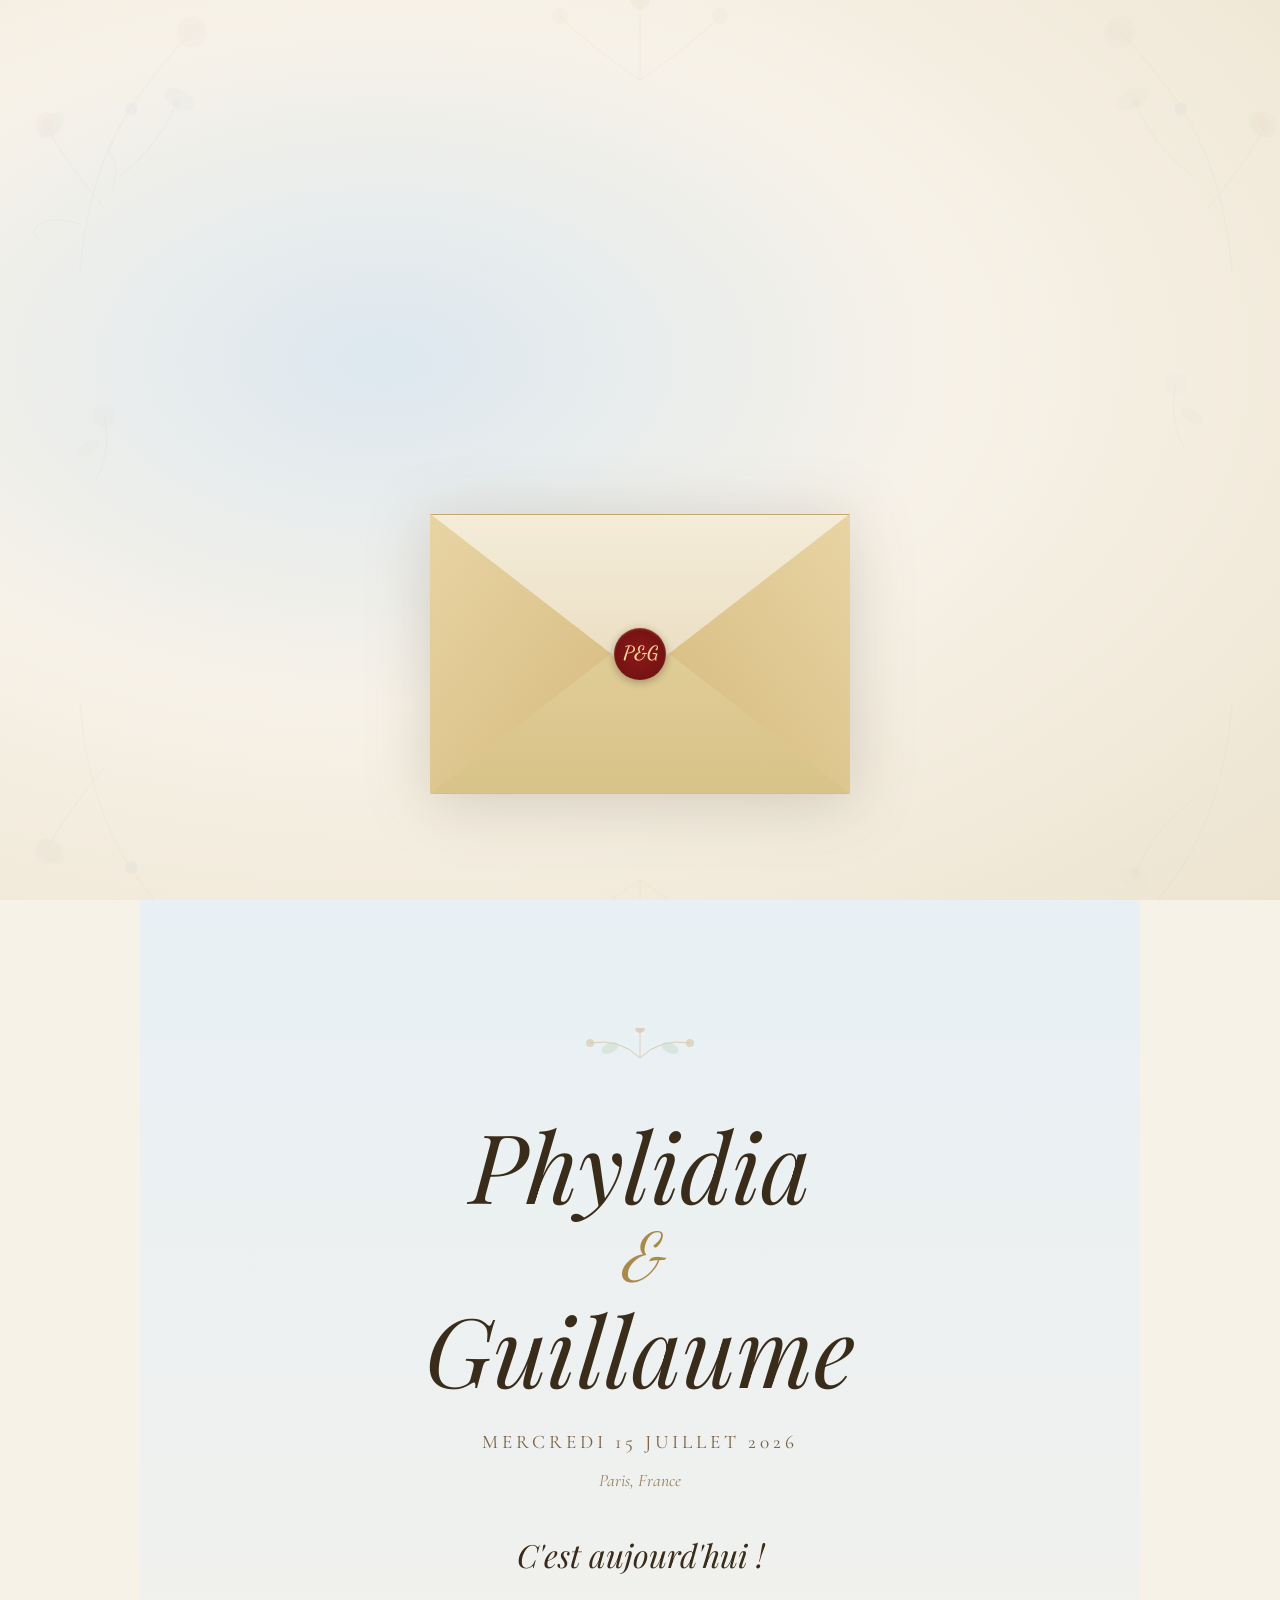
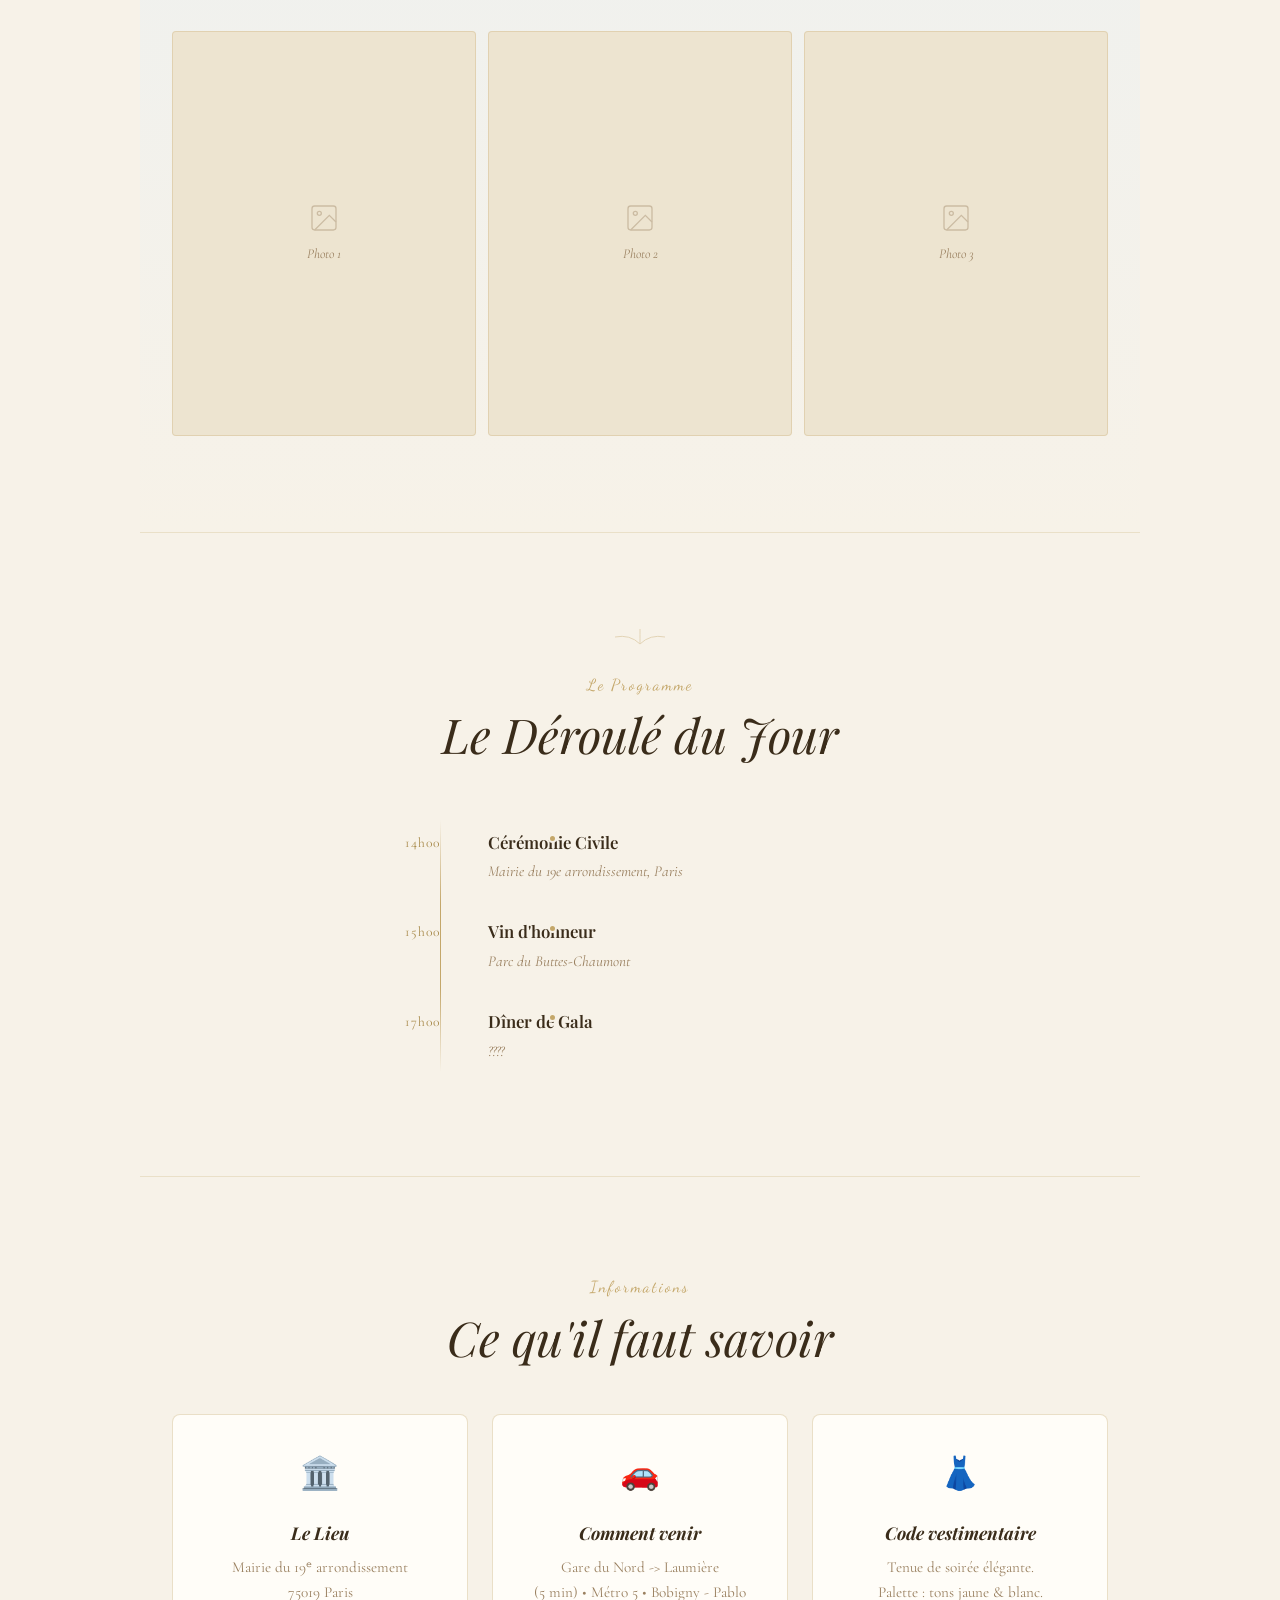
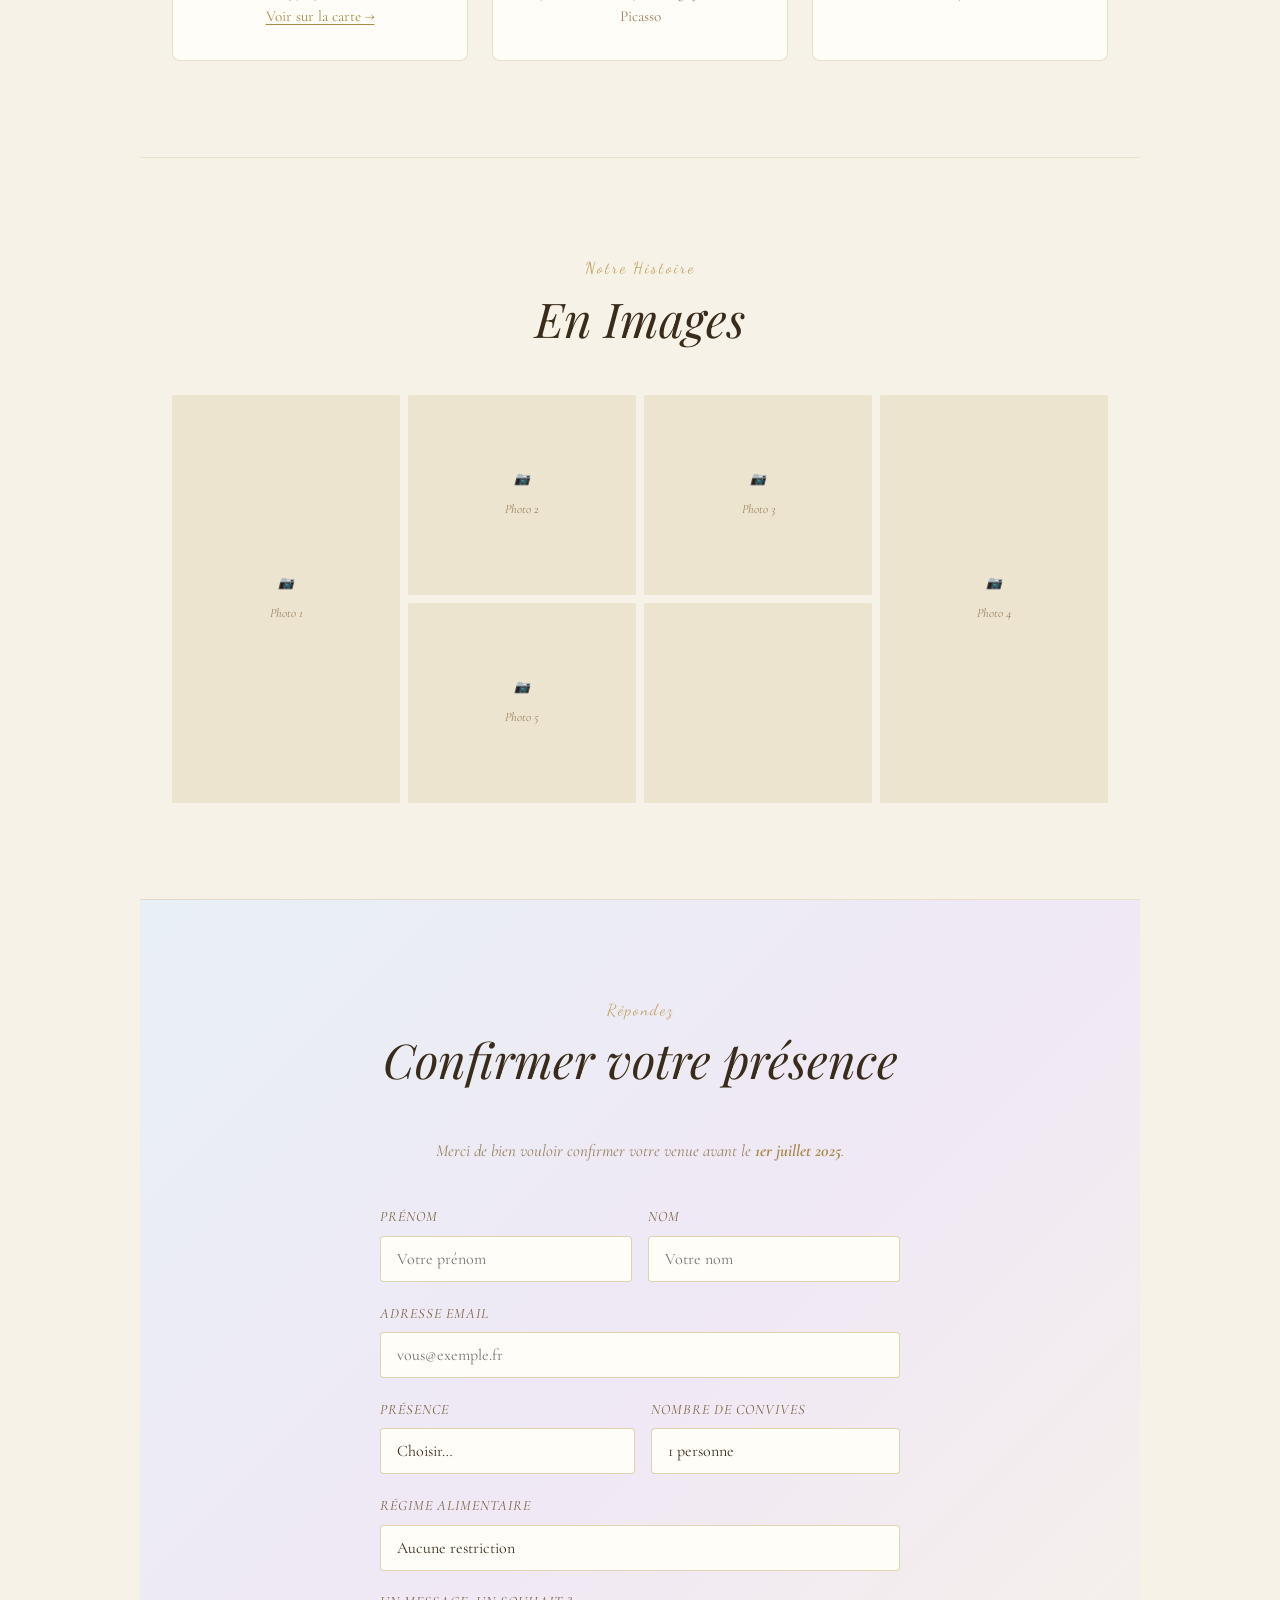
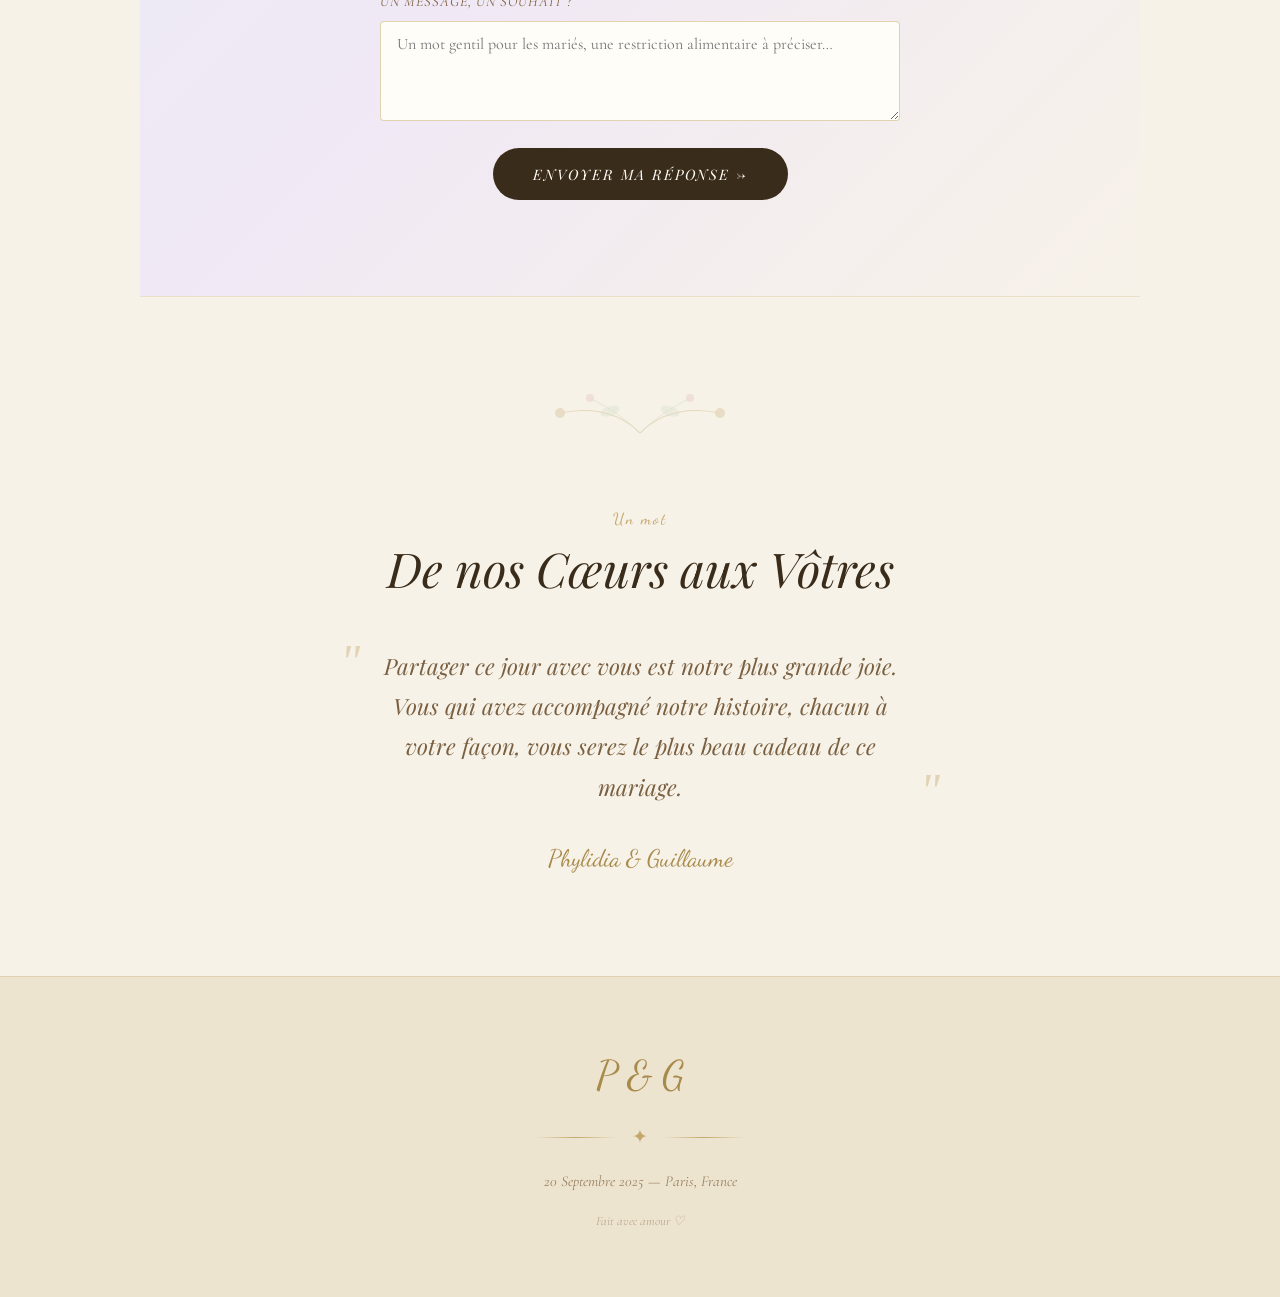
==== commit eac43138: "Mise à jour" ====
--- a/index.html
+++ b/index.html
@@ -502,9 +502,15 @@
 
           <div class="gallery-item">
             <!-- Exemple avec vidéo : décommente et adapte -->
-            <!--
-        <video src="assets/video-couple.mp4" autoplay muted loop playsinline></video>
-        -->
+
+            <video
+              src="assets/video-couple.mp4"
+              autoplay
+              muted
+              loop
+              playsinline
+            ></video>
+
             <div class="gallery-placeholder">
               <svg
                 viewBox="0 0 24 24"
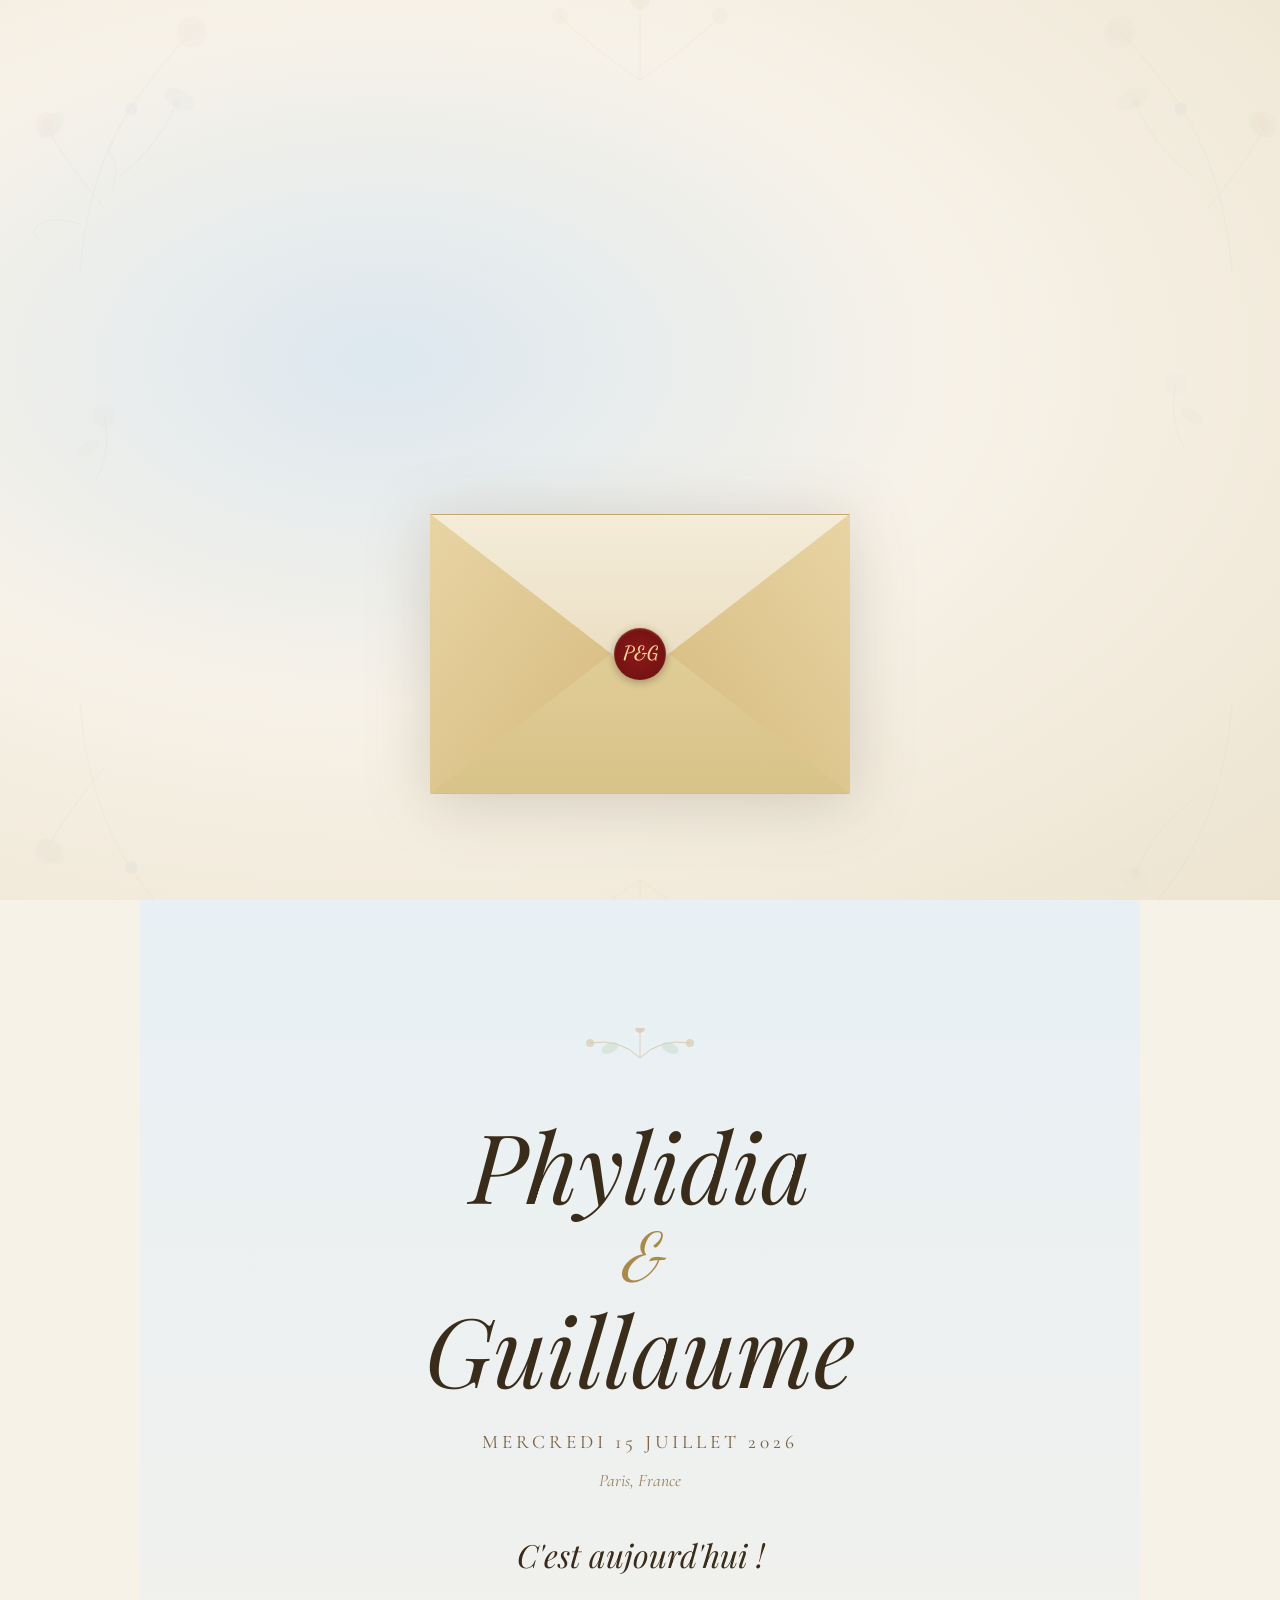
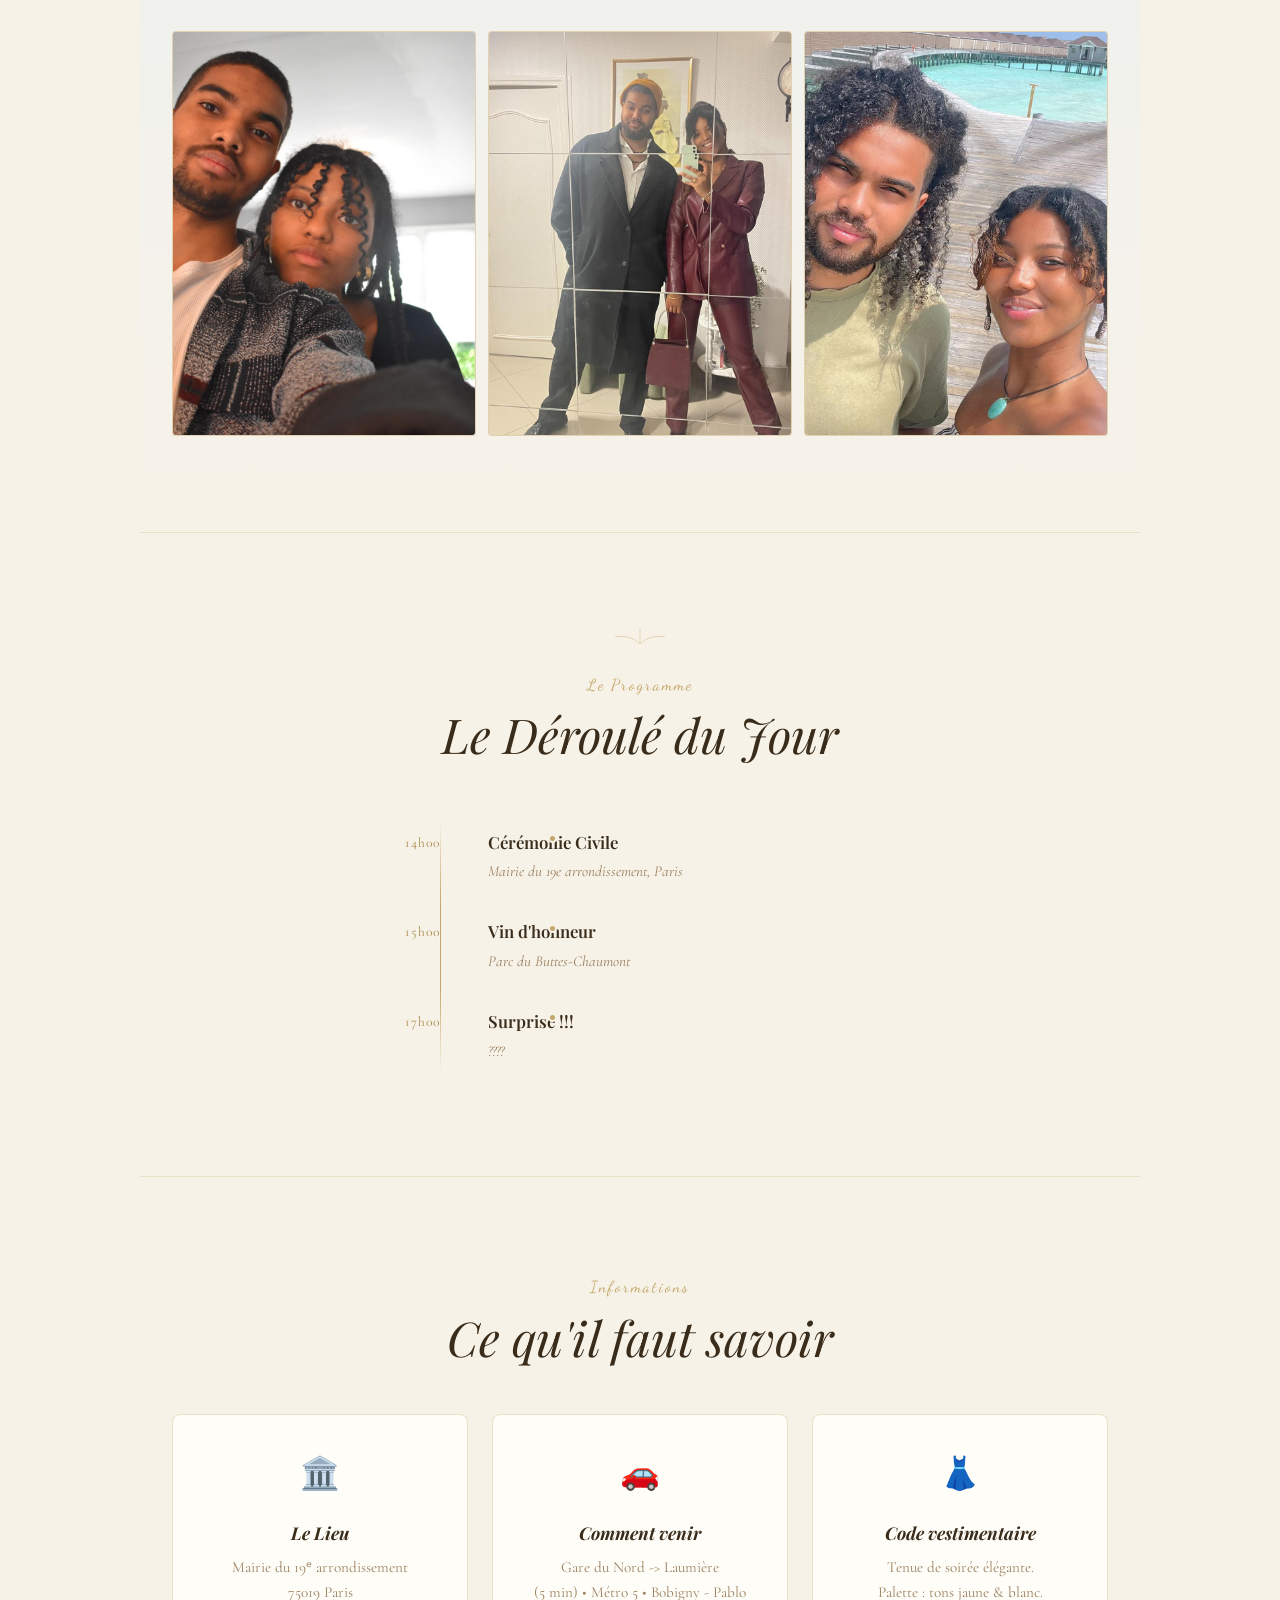
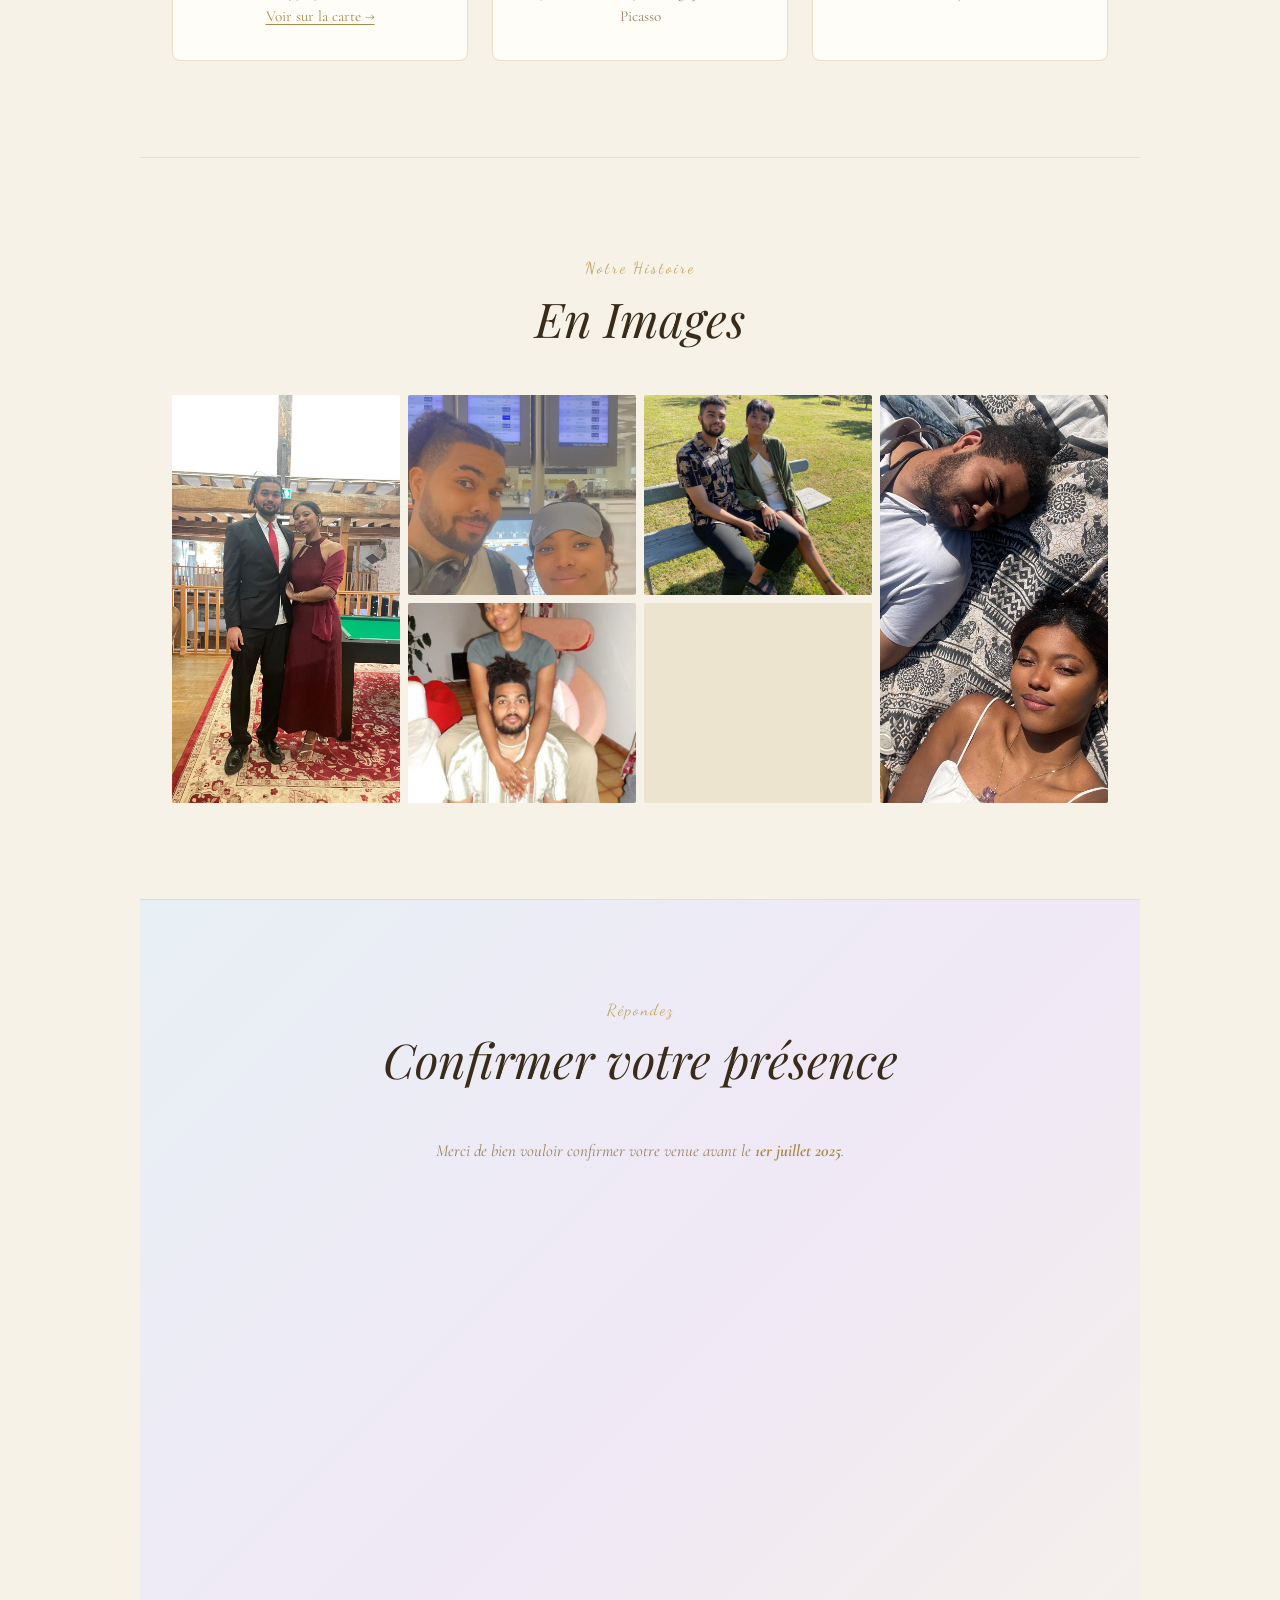
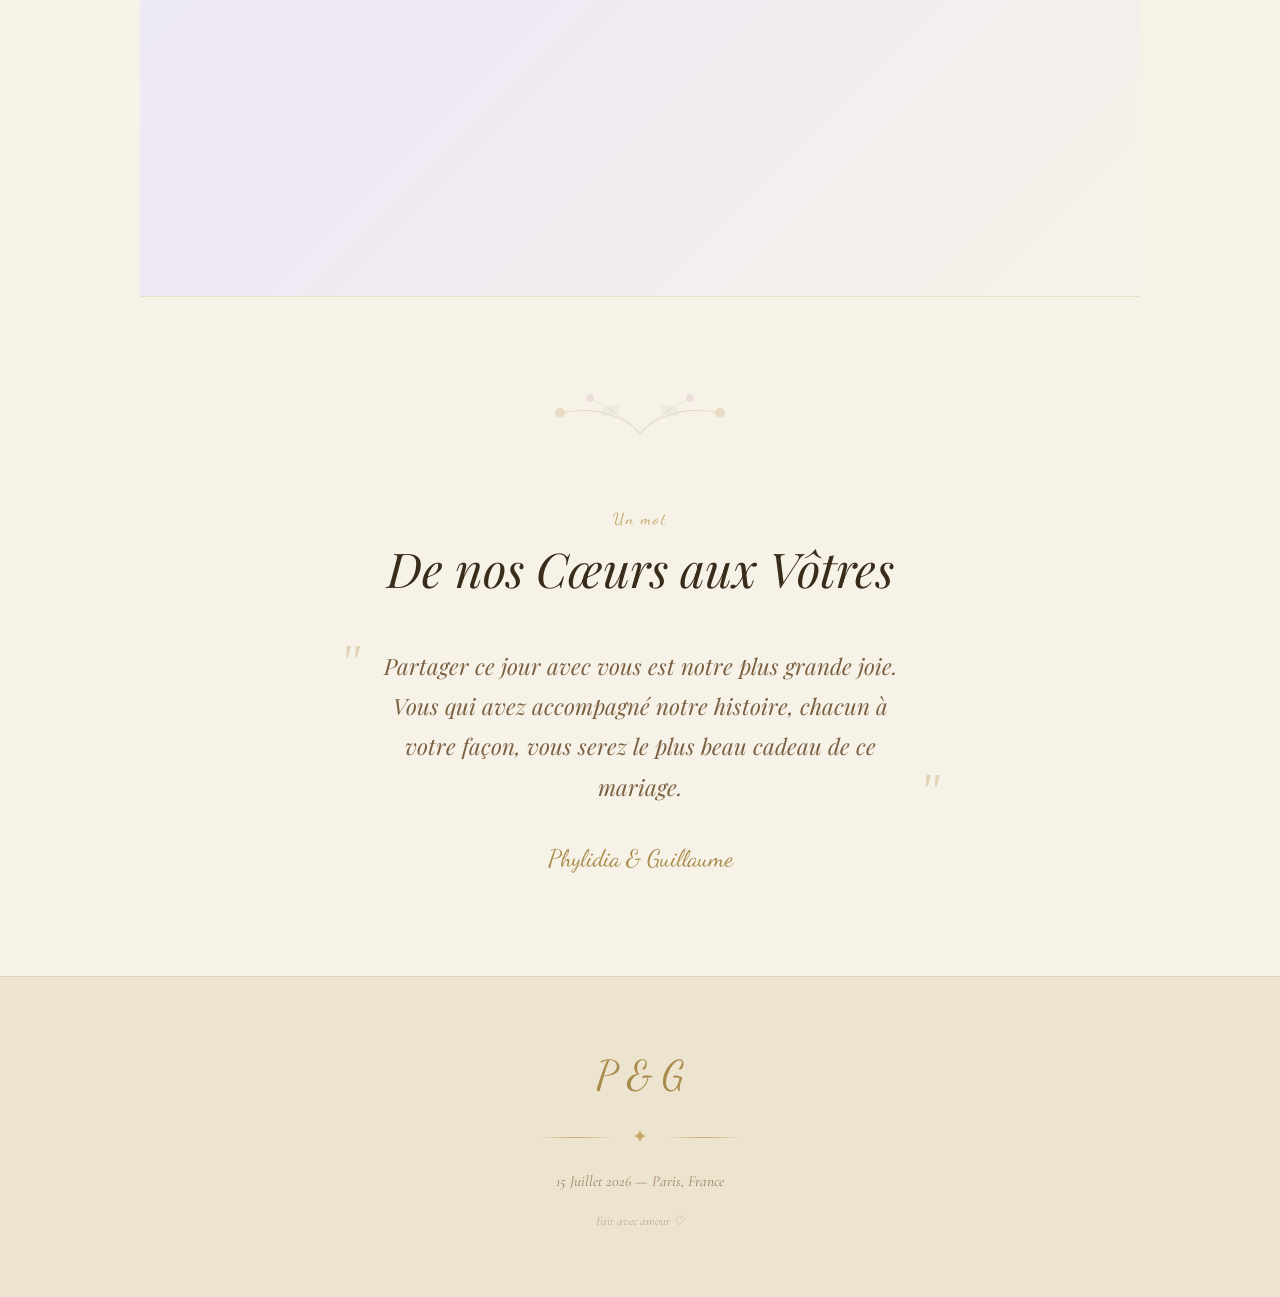
==== commit feb4bcb3: "Renommage du dossier assert en asserts" ====
--- a/index.html
+++ b/index.html
@@ -251,7 +251,7 @@
 
             <div class="media-item" data-src="assets/photo1.jpg">
               <img
-                src="assets/photo1.jpg"
+                src="./assets/photo1.jpg"
                 alt="Phylidia et Guillaume"
                 onerror="
                   this.parentElement.innerHTML =
@@ -262,7 +262,7 @@
 
             <div class="media-item" data-src="assets/photo2.jpg">
               <img
-                src="assets/photo2.jpg"
+                src="./assets/photo2.jpg"
                 alt="Photo de couple"
                 onerror="
                   this.parentElement.innerHTML =
@@ -273,7 +273,7 @@
 
             <div class="media-item" data-src="assets/photo3.jpg">
               <img
-                src="assets/photo3.jpg"
+                src="./assets/photo3.jpg"
                 alt="Photo de couple"
                 onerror="
                   this.parentElement.innerHTML =
@@ -342,7 +342,7 @@
             <div style="position: relative">
               <div class="timeline-dot"></div>
               <div class="timeline-content">
-                <h3>Dîner de Gala</h3>
+                <h3>Surprise !!!</h3>
                 <p>????</p>
               </div>
             </div>
@@ -447,7 +447,7 @@
         <div class="gallery-grid reveal">
           <div class="gallery-item" data-src="assets/gallery1.jpg">
             <img
-              src="assets/gallery1.jpg"
+              src="./assets/gallery1.jpg"
               alt="Notre rencontre"
               onerror="
                 this.parentElement.innerHTML =
@@ -458,7 +458,7 @@
 
           <div class="gallery-item" data-src="assets/gallery2.jpg">
             <img
-              src="assets/gallery2.jpg"
+              src="./assets/gallery2.jpg"
               alt="Notre voyage"
               onerror="
                 this.parentElement.innerHTML =
@@ -469,7 +469,7 @@
 
           <div class="gallery-item" data-src="assets/gallery3.jpg">
             <img
-              src="assets/gallery3.jpg"
+              src="./assets/gallery3.jpg"
               alt="Notre vie ensemble"
               onerror="
                 this.parentElement.innerHTML =
@@ -480,7 +480,7 @@
 
           <div class="gallery-item" data-src="assets/gallery4.jpg">
             <img
-              src="assets/gallery4.jpg"
+              src="./assets/gallery4.jpg"
               alt="Nos fiançailles"
               onerror="
                 this.parentElement.innerHTML =
@@ -491,7 +491,7 @@
 
           <div class="gallery-item" data-src="assets/gallery5.jpg">
             <img
-              src="assets/gallery5.jpg"
+              src="./assets/gallery5.jpg"
               alt="Notre bonheur"
               onerror="
                 this.parentElement.innerHTML =
@@ -791,7 +791,7 @@
       </div>
 
       <!-- ✏️ PERSONNALISE -->
-      <p>20 Septembre 2025 — Paris, France</p>
+      <p>15 Juillet 2026 — Paris, France</p>
 
       <p
         style="
--- a/style.css
+++ b/style.css
@@ -229,7 +229,7 @@
 }
 
 /* ── LETTER ───────────────────────────────────────────── */
-.letter{
+/* .letter{
   position:absolute;
   bottom:100px;
   left:50%;
@@ -251,6 +251,30 @@
   transform:translateX(-50%) translateY(-110%);
   opacity:1;
   pointer-events:auto;
+} */
+
+/* ── LETTER ───────────────────────────────────────────── */
+.letter{
+  position:absolute;
+  top:290px;              /* ← position fixe sous l'enveloppe, ne bouge plus */
+  left:50%;
+  transform:translateX(-50%);  /* uniquement centrage horizontal, plus de Y */
+  width:min(380px, 86vw);
+  background:var(--white-warm);
+  border:1px solid #e0d4b8;
+  border-radius:2px;
+  padding:2.5rem 2.5rem 2rem;
+  min-height: 100px;
+  z-index:3;
+  box-shadow:0 -4px 24px rgba(60,40,10,0.12);
+  transition:opacity 0.6s ease 0.2s;  /* ← plus de transition sur transform */
+  opacity:0;
+  pointer-events:none;
+}
+.letter.is-visible{
+  opacity:1;
+  pointer-events:auto;
+  /* plus de translateY ici : le haut ne bouge plus */
 }
 
 /* Letter paper lines texture */
